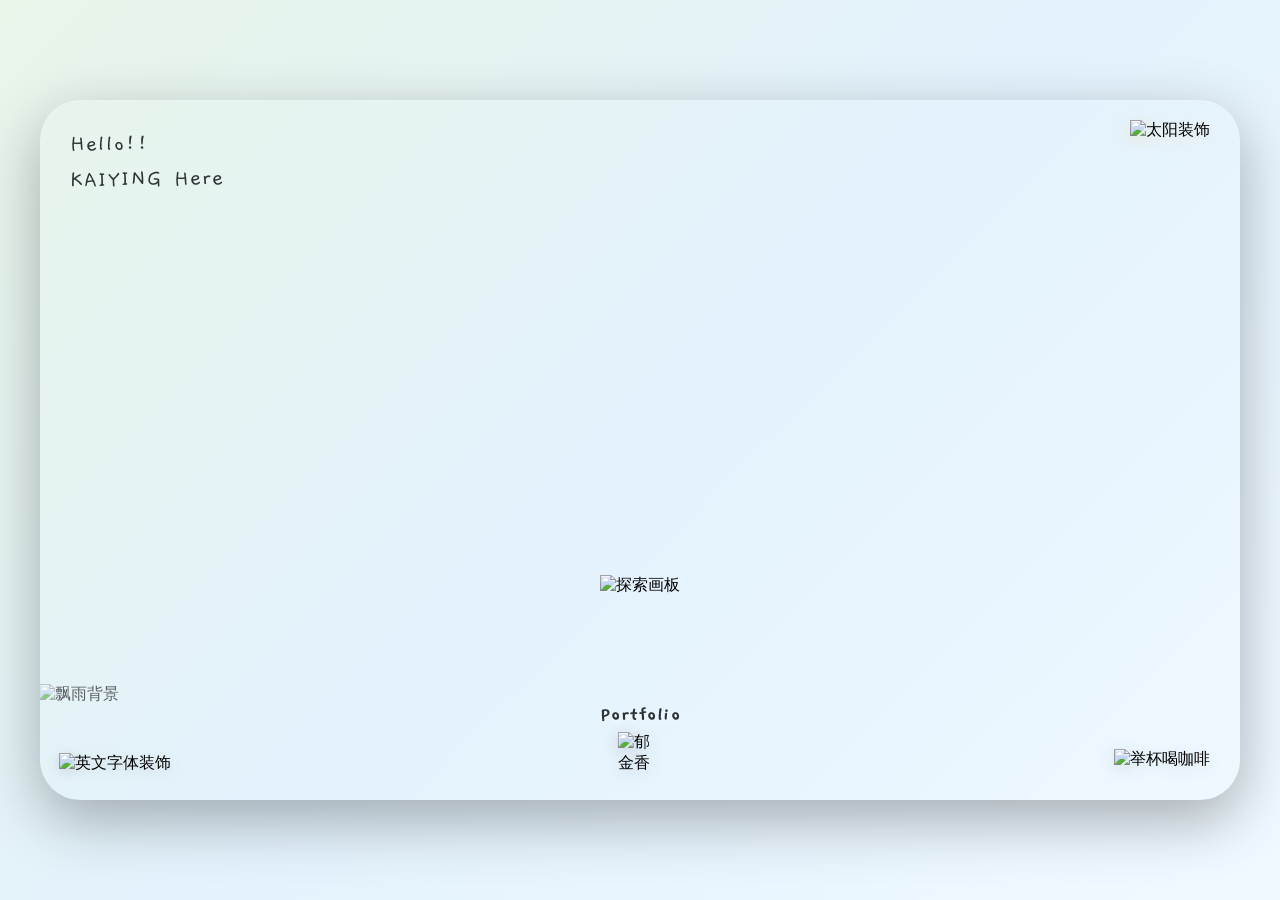
==== index.html @ d6eb17b4 "Add files via upload" ====
<!DOCTYPE html>
<html lang="zh-CN">

<head>
  <meta charset="UTF-8">
  <meta name="viewport" content="width=device-width, initial-scale=1.0">
  <title>Kaiying He - 个人主页</title>
  <style>@font-face {
    font-family: 'Gaegu';
    font-style: normal;
    font-weight: 400;
    font-display: swap;
    src: url([data-uri]) format('woff2');
}

@font-face {
    font-family: 'Caveat';
    font-style: normal;
    font-weight: 400;
    font-display: swap;
    src: url([data-uri]) format('woff2');
}

@font-face {
    font-family: 'Pacifico';
    font-style: normal;
    font-weight: 400;
    font-display: swap;
    src: url([data-uri]) format('woff2');
}

@font-face {
    font-family: 'Noto Sans SC';
    font-style: normal;
    font-weight: 400;
    font-display: swap;
    src: url([data-uri]) format('woff2');
}


* {
    margin: 0;
    padding: 0;
    box-sizing: border-box;
}

body {
    font-family: 'Gaegu', 'Noto Sans SC', 'PingFang SC', 'Microsoft YaHei', sans-serif;
    background: linear-gradient(135deg, #e8f5e9 0%, #e3f2fd 50%, #f0f9ff 100%);
    display: flex;
    justify-content: center;
    align-items: center;
    height: 100vh;
    overflow: hidden;
    margin: 0;
    padding: 0;
    box-sizing: border-box;
}

.scroll-container {
    width: 100%;
    height: 100vh;
    overflow: auto;
    display: flex;
    justify-content: center;
    align-items: center;
    padding: 20px;
}

.app-container {
    width: 1200px;
    height: 700px;
    background: url('IP/原野背景.jpg') center/cover no-repeat;
    border-radius: 40px;
    box-shadow: 0 20px 60px rgba(0, 0, 0, 0.3);
    position: relative;
    overflow: hidden;
    flex-shrink: 0;
}

.sun-decoration {
    position: absolute;
    right: 30px;
    top: 20px;
    z-index: 0;
    pointer-events: none;
}

.sun-image {
    height: 100px;
    width: auto;
    filter: drop-shadow(0 4px 8px rgba(255, 200, 100, 0.3));
    animation: sunFloat 6s ease-in-out infinite;
}

@keyframes sunFloat {
    0%, 100% { transform: translateY(0) rotate(0deg); }
    25% { transform: translateY(-10px) rotate(3deg); }
    50% { transform: translateY(-5px) rotate(0deg); }
    75% { transform: translateY(-12px) rotate(-3deg); }
}

.stars {
    position: absolute;
    width: 100%;
    height: 100%;
    pointer-events: none;
    z-index: 0;
}

.star {
    position: absolute;
    color: #ffb347;
    opacity: 0.6;
    animation: twinkle 2s infinite ease-in-out;
}

.star:nth-child(2) { animation-delay: 0.5s; color: #9dd1ff; }
.star:nth-child(3) { animation-delay: 1s; }
.star:nth-child(4) { animation-delay: 1.5s; color: #ff9ff3; }

@keyframes twinkle {
    0%, 100% { opacity: 0.3; transform: scale(1); }
    50% { opacity: 1; transform: scale(1.2); }
}

.main-view {
    display: flex;
    flex-direction: column;
    align-items: center;
    justify-content: center;
    height: 100%;
    padding: 30px 40px;
    position: relative;
    z-index: 1;
    box-sizing: border-box;
}

.greeting-text {
    position: absolute;
    top: 25px;
    left: 30px;
    font-family: 'Gaegu', 'Caveat', 'Pacifico', 'Brush Script MT', cursive, 'Noto Sans SC', 'PingFang SC', sans-serif;
    font-size: 24px;
    line-height: 1.5;
    color: #2d3436;
    font-weight: normal;
    letter-spacing: 1px;
    transform: rotate(-1deg);
}

.greeting-line {
    display: block;
    opacity: 0;
    transform: translateY(20px);
    animation: fadeFloat 1s ease-out forwards;
}

.greeting-line-1 { animation-delay: 0.3s; }
.greeting-line-2 { animation-delay: 0.6s; }

@keyframes fadeFloat {
    0% { opacity: 0; transform: translateY(20px); }
    60% { opacity: 1; transform: translateY(-5px); }
    80% { transform: translateY(3px); }
    100% { opacity: 1; transform: translateY(0); }
}

.font-decoration {
    position: absolute;
    left: clamp(10px, 1.5vw, 40px);
    bottom: clamp(10px, 2vw, 40px);
    z-index: 0;
    pointer-events: none;
}

.rain-gif {
    position: absolute;
    left: -20px;
    top: 50%;
    transform: translateY(-50%);
    height: 160px;
    width: auto;
    opacity: 0.6;
    z-index: 0;
}

.font-image {
    position: relative;
    z-index: 1;
    height: 160px;
    width: auto;
    filter: drop-shadow(0 3px 6px rgba(0, 0, 0, 0.12));
}

.header-decoration {
    display: flex;
    gap: 20px;
    justify-content: center;
    margin-bottom: 10px;
}

.deco-item {
    font-size: 32px;
    animation: float 3s ease-in-out infinite;
}

.deco-item:nth-child(2) { animation-delay: 0.5s; }
.deco-item:nth-child(3) { animation-delay: 1s; }
.deco-item:nth-child(4) { animation-delay: 1.5s; }

@keyframes float {
    0%, 100% { transform: translateY(0); }
    50% { transform: translateY(-10px); }
}

.name-container {
    display: flex;
    align-items: center;
    gap: 15px;
    margin-bottom: 10px;
    position: relative;
}

.name-bg {
    background: linear-gradient(135deg, #ffd1dc, #ffb3d1);
    padding: 10px 40px;
    border-radius: 30px;
    transform: rotate(-2deg);
    position: relative;
    z-index: 1;
}

.name-first {
    font-size: 48px;
    font-family: 'Gaegu', 'Noto Sans SC', 'PingFang SC', sans-serif;
    color: #e63946;
    font-weight: bold;
    letter-spacing: 2px;
}

.name-last {
    font-size: 56px;
    font-family: 'Gaegu', 'Noto Sans SC', 'PingFang SC', sans-serif;
    color: #2d3436;
    font-weight: bold;
}

.wave-decoration {
    font-size: 24px;
    color: #a8d8ea;
    margin-bottom: 20px;
    letter-spacing: 10px;
}

.status-container {
    display: flex;
    gap: 15px;
    margin-bottom: 20px;
    flex-wrap: wrap;
    justify-content: center;
}

.status-tag {
    padding: 8px 24px;
    border-radius: 20px;
    font-size: 18px;
    font-weight: 600;
    box-shadow: 3px 3px 0 #2d3436;
}

.status-tag.available { background: #2ed573; color: white; }
.status-tag.info { background: #ffeaa7; color: #2d3436; }

.center-container {
    display: flex;
    flex-direction: column;
    align-items: center;
    justify-content: center;
    gap: 30px;
    margin: 0;
    flex: 1;
    position: relative;
}

.trigger-box-wrapper {
    cursor: pointer;
    margin-top: 30px;
}

.trigger-box {
    cursor: pointer;
    transition: all 0.3s ease;
}

.trigger-box:hover {
    transform: scale(1.08);
    filter: drop-shadow(0 6px 12px rgba(0, 0, 0, 0.2));
}

.trigger-box:active { transform: scale(0.95); }

.character-corner {
    position: absolute;
    right: 30px;
    bottom: 30px;
    cursor: grab;
    z-index: 100;
}

.character-corner:active { cursor: grabbing; }
.character-corner.dragging { transition: none; }

.trigger-image {
    height: 160px;
    width: auto;
}

.clouds-container {
    display: flex;
    flex-direction: row;
    flex-wrap: nowrap;
    justify-content: center;
    align-items: center;
    z-index: 10;
    transition: all 0.5s ease;
    gap: 0;
    padding: 0 2vw;
    box-sizing: border-box;
}

.clouds-container.hidden {
    opacity: 0;
    transform: scale(0.8);
    pointer-events: none;
}

.clouds-container.show {
    opacity: 1;
    transform: scale(1);
}

.cloud {
    width: 300px;
    height: 210px;
    background: url('IP/白云.png') center/contain no-repeat;
    display: flex;
    flex-direction: column;
    align-items: center;
    justify-content: center;
    cursor: pointer;
    transition: all 0.4s cubic-bezier(0.68, -0.55, 0.265, 1.55);
    position: relative;
    opacity: 0;
    transform: scale(0);
    margin-left: -80px;
    flex-shrink: 0;
}

.cloud:first-child { margin-left: 0; }

.cloud.show {
    opacity: 1;
    transform: scale(1);
}

.character-image-container {
    display: flex;
    justify-content: center;
    margin: 20px 0;
    z-index: 5;
}

.character-image {
    transition: all 0.3s cubic-bezier(0.68, -0.55, 0.265, 1.55);
    filter: drop-shadow(0 4px 8px rgba(0, 0, 0, 0.1));
}

.main-character {
    height: 180px;
    width: auto;
}

.main-character:hover {
    transform: scale(1.05) rotate(-2deg);
    filter: drop-shadow(0 8px 16px rgba(0, 0, 0, 0.15));
}

.detail-header {
    display: flex;
    justify-content: space-between;
    align-items: flex-start;
    margin-bottom: 20px;
    flex-wrap: wrap;
    gap: 20px;
}

.detail-character {
    height: 180px;
    width: auto;
}

.detail-character:hover {
    transform: scale(1.1) rotate(3deg);
    filter: drop-shadow(0 8px 16px rgba(0, 0, 0, 0.15));
}

.cloud:hover {
    transform: scale(1.15) translateY(-8px);
    filter: drop-shadow(0 8px 20px rgba(0, 0, 0, 0.15));
}

.cloud:active { transform: scale(1.1) translateY(-5px); }

.cloud-text {
    font-size: 16px;
    font-weight: bold;
    color: #2d3436;
    font-family: 'Gaegu', 'Noto Sans SC', 'PingFang SC', sans-serif;
    text-align: center;
    line-height: 1.2;
    text-shadow: 0 1px 2px rgba(255, 255, 255, 0.8);
}

.cloud-sub {
    font-size: 12px;
    color: #555;
    margin-top: 2px;
    text-align: center;
    line-height: 1.2;
    font-weight: 500;
    text-shadow: 0 1px 2px rgba(255, 255, 255, 0.8);
}

.character-container {
    position: relative;
    height: 300px;
    display: flex;
    justify-content: center;
    align-items: flex-end;
    cursor: grab;
    z-index: 5;
}

.character-container:active { cursor: grabbing; }

.character {
    position: relative;
    width: 180px;
    height: 280px;
}

.hair.back {
    position: absolute;
    width: 140px;
    height: 200px;
    background: linear-gradient(180deg, #4a3728 0%, #2d1f14 100%);
    border-radius: 70px 70px 30px 30px;
    left: 50%;
    transform: translateX(-50%);
    top: 10px;
}

.hair.front {
    position: absolute;
    width: 120px;
    height: 80px;
    background: linear-gradient(180deg, #4a3728 0%, #3d2d1e 100%);
    border-radius: 60px 60px 20px 20px;
    left: 50%;
    transform: translateX(-50%);
    top: 20px;
    z-index: 3;
}

.face {
    position: absolute;
    width: 100px;
    height: 100px;
    background: linear-gradient(145deg, #ffe0bd, #ffd4a8);
    border-radius: 50%;
    left: 50%;
    transform: translateX(-50%);
    top: 40px;
    z-index: 2;
    box-shadow: inset -5px -5px 10px rgba(0, 0, 0, 0.1);
}

.glasses {
    position: absolute;
    top: 35px;
    left: 50%;
    transform: translateX(-50%);
    width: 90px;
    height: 30px;
}

.glasses::before, .glasses::after {
    content: '';
    position: absolute;
    width: 35px;
    height: 30px;
    border: 3px solid #2d3436;
    border-radius: 8px;
    background: rgba(255, 255, 255, 0.3);
}

.glasses::before { left: 0; }
.glasses::after { right: 0; }

.eye {
    position: absolute;
    width: 8px;
    height: 8px;
    background: #2d3436;
    border-radius: 50%;
    top: 46px;
    animation: blink 4s infinite;
}

.eye.left { left: 32px; }
.eye.right { right: 32px; }

@keyframes blink {
    0%, 90%, 100% { transform: scaleY(1); }
    95% { transform: scaleY(0.1); }
}

.cheek {
    position: absolute;
    width: 20px;
    height: 12px;
    background: rgba(255, 150, 150, 0.5);
    border-radius: 50%;
    top: 60px;
}

.cheek.left { left: 15px; }
.cheek.right { right: 15px; }

.mouth {
    position: absolute;
    width: 20px;
    height: 10px;
    border-bottom: 3px solid #e17055;
    border-radius: 0 0 20px 20px;
    bottom: 20px;
    left: 50%;
    transform: translateX(-50%);
}

.body {
    position: absolute;
    bottom: 0;
    left: 50%;
    transform: translateX(-50%);
    width: 140px;
    height: 160px;
}

.sweater {
    position: absolute;
    width: 100px;
    height: 100px;
    background: linear-gradient(145deg, #ffeaa7, #fdcb6e);
    border-radius: 20px 20px 10px 10px;
    left: 50%;
    transform: translateX(-50%);
    top: 20px;
    border: 3px solid #f39c12;
}

.arm {
    position: absolute;
    width: 30px;
    height: 70px;
    background: linear-gradient(145deg, #ffeaa7, #fdcb6e);
    border-radius: 15px;
    top: 30px;
    border: 3px solid #f39c12;
}

.arm.left { left: 10px; transform: rotate(-20deg); }
.arm.right { right: 10px; transform: rotate(20deg); }

.hand {
    position: absolute;
    bottom: -10px;
    width: 25px;
    height: 25px;
    background: #ffe0bd;
    border-radius: 50%;
    left: 50%;
    transform: translateX(-50%);
}

.cup {
    position: absolute;
    width: 30px;
    height: 35px;
    background: linear-gradient(145deg, #dfe6e9, #b2bec3);
    border-radius: 5px 5px 10px 10px;
    top: -25px;
    left: 50%;
    transform: translateX(-50%);
    border: 2px solid #636e72;
}

.cup::after {
    content: '';
    position: absolute;
    top: 5px;
    left: 5px;
    width: 20px;
    height: 8px;
    background: #7c5c3c;
    border-radius: 2px;
}

.pants {
    position: absolute;
    width: 90px;
    height: 60px;
    background: linear-gradient(145deg, #2d3436, #1a1a1a);
    border-radius: 10px 10px 15px 15px;
    left: 50%;
    transform: translateX(-50%);
    bottom: 30px;
}

.shoe {
    position: absolute;
    width: 40px;
    height: 25px;
    background: linear-gradient(145deg, #2d3436, #000);
    border-radius: 20px 20px 5px 5px;
    bottom: 10px;
}

.shoe.left { left: 35px; }
.shoe.right { right: 35px; }

.footer-hint {
    text-align: center;
    margin-top: 10px;
}

.dots-line {
    width: 80%;
    height: 3px;
    background: repeating-linear-gradient(90deg, #dfe6e9, #dfe6e9 10px, transparent 10px, transparent 20px);
    margin: 0 auto 15px;
}

.color-dots {
    display: flex;
    gap: 8px;
    justify-content: center;
    margin-bottom: 10px;
}

.dot {
    width: 12px;
    height: 12px;
    border-radius: 50%;
}

.dot.red { background: #ff7675; }
.dot.orange { background: #fdcb6e; }
.dot.green { background: #55efc4; }
.dot.purple { background: #a29bfe; }

.footer-hint p {
    font-size: 16px;
    color: #636e72;
}

.detail-view {
    display: none;
    flex-direction: column;
    height: 100%;
    padding: 35px;
    position: relative;
    z-index: 1;
    overflow-y: auto;
    background: linear-gradient(145deg, #fffaf0, #fdf8f3);
}

.back-btn {
    align-self: flex-start;
    background: linear-gradient(145deg, #fdcb6e, #f39c12);
    border: clamp(2px, 0.3vw, 4px) solid #2d3436;
    padding: clamp(8px, 0.8vw, 12px) clamp(20px, 2vw, 30px);
    border-radius: 30px;
    font-size: clamp(16px, 1.5vw, 20px);
    font-family: 'Gaegu', 'Noto Sans SC', 'PingFang SC', sans-serif;
    font-weight: bold;
    cursor: pointer;
    box-shadow: clamp(3px, 0.4vw, 5px) clamp(3px, 0.4vw, 5px) 0 #2d3436;
    transition: all 0.2s;
    margin-bottom: clamp(15px, 1.5vw, 25px);
}

.back-btn:hover { transform: translate(-2px, -2px); box-shadow: 7px 7px 0 #2d3436; }
.back-btn:active { transform: translate(2px, 2px); box-shadow: 3px 3px 0 #2d3436; }

.detail-title {
    font-size: clamp(26px, 3.5vw, 48px);
    font-family: 'Gaegu', 'Noto Sans SC', 'PingFang SC', sans-serif;
    color: #2d3436;
    margin-bottom: clamp(20px, 2vw, 30px);
    text-align: center;
}

.cards-container {
    display: grid;
    grid-template-columns: repeat(auto-fit, minmax(300px, 1fr));
    gap: 25px;
    margin-bottom: 30px;
}

.detail-card {
    background: white;
    border-radius: 25px;
    padding: 30px;
    box-shadow: 8px 8px 0 rgba(0, 0, 0, 0.1);
    border: 4px solid;
    position: relative;
    overflow: hidden;
}

.detail-card::before {
    content: '';
    position: absolute;
    top: 0;
    left: 0;
    width: 100%;
    height: 10px;
}

.detail-card.red { border-color: #e17055; }
.detail-card.red::before { background: linear-gradient(90deg, #ff7675, #e17055); }
.detail-card.yellow { border-color: #f39c12; }
.detail-card.yellow::before { background: linear-gradient(90deg, #ffeaa7, #f39c12); }

.detail-card h2 {
    font-size: clamp(18px, 2vw, 28px);
    font-family: 'Gaegu', 'Noto Sans SC', 'PingFang SC', sans-serif;
    color: #2d3436;
    margin-bottom: clamp(8px, 0.5vw, 10px);
}

.divider {
    width: 100%;
    height: 4px;
    background: #fdcb6e;
    margin: 15px 0;
    border-radius: 2px;
}

.detail-card h3 {
    font-size: clamp(16px, 1.6vw, 24px);
    color: #2d3436;
    margin: clamp(10px, 1vw, 15px) 0 clamp(4px, 0.3vw, 5px);
}

.detail-card .sub {
    color: #636e72;
    font-size: clamp(12px, 1.2vw, 16px);
    margin-bottom: clamp(10px, 1vw, 15px);
}

.detail-card ul {
    list-style: none;
    padding-left: 0;
}

.detail-card li {
    padding: clamp(6px, 0.5vw, 8px) 0 clamp(6px, 0.5vw, 8px) clamp(20px, 1.5vw, 30px);
    position: relative;
    font-size: clamp(14px, 1.3vw, 18px);
    line-height: 1.6;
    color: #2d3436;
}

.detail-card li::before {
    content: '▬';
    position: absolute;
    left: 0;
    color: #e17055;
    font-weight: bold;
}

.skills-container {
    display: flex;
    flex-direction: column;
    gap: 25px;
    margin-bottom: 30px;
}

.skills-section {
    background: white;
    border-radius: 25px;
    padding: 25px 30px;
    box-shadow: 8px 8px 0 rgba(0, 0, 0, 0.1);
    border: 4px solid;
}

.skills-section.blue { border-color: #0984e3; }
.skills-section.green { border-color: #00b894; }
.skills-section.purple { border-color: #6c5ce7; }

.skills-section h2 {
    font-size: 28px;
    font-family: 'Gaegu', 'Noto Sans SC', 'PingFang SC', sans-serif;
    color: #2d3436;
    margin-bottom: 10px;
}

.skills-grid {
    display: grid;
    grid-template-columns: repeat(2, 1fr);
    gap: 15px;
    margin-top: 20px;
}

.skill-item {
    display: flex;
    justify-content: space-between;
    align-items: center;
    padding: 10px 15px;
    background: #fffaf0;
    border-radius: 12px;
    border: 2px dashed #dfe6e9;
}

.skill-name { font-size: 18px; font-weight: 500; }
.skill-rating { color: #fdcb6e; font-size: 18px; letter-spacing: 2px; }

.language-tags {
    display: flex;
    flex-wrap: wrap;
    gap: 12px;
    margin-top: 20px;
}

.lang-tag {
    background: linear-gradient(145deg, #dfe6e9, #b2bec3);
    padding: 10px 20px;
    border-radius: 20px;
    font-size: 18px;
    border: 3px solid #636e72;
}

.lang-tag strong { color: #2d3436; }

.award-tags {
    display: flex;
    flex-wrap: wrap;
    gap: 12px;
    margin-top: 20px;
}

.award-tag {
    background: linear-gradient(145deg, #a29bfe, #6c5ce7);
    color: white;
    padding: 10px 20px;
    border-radius: 25px;
    font-size: 16px;
    font-weight: 600;
    border: 3px solid #5f4bb6;
}

.timeline {
    position: relative;
    padding-left: 40px;
    margin-bottom: 30px;
}

.timeline::before {
    content: '';
    position: absolute;
    left: 15px;
    top: 0;
    bottom: 0;
    width: 4px;
    background: #2d3436;
    border-radius: 2px;
}

.timeline-item {
    position: relative;
    margin-bottom: 40px;
}

.timeline-dot {
    position: absolute;
    left: -33px;
    top: 15px;
    width: 24px;
    height: 24px;
    border-radius: 50%;
    border: 4px solid #2d3436;
    z-index: 2;
}

.timeline-dot.red { background: #ff7675; }
.timeline-dot.yellow { background: #fdcb6e; }

.timeline-card {
    background: white;
    border-radius: 20px;
    padding: 25px 30px;
    box-shadow: 6px 6px 0 rgba(0, 0, 0, 0.1);
    border: 4px solid;
}

.timeline-card.red { border-color: #e17055; }
.timeline-card.yellow { border-color: #f39c12; }

.timeline-header {
    display: flex;
    justify-content: space-between;
    align-items: baseline;
    flex-wrap: wrap;
    gap: 10px;
    margin-bottom: 15px;
}

.timeline-header h2 {
    font-size: 26px;
    font-family: 'Gaegu', 'Noto Sans SC', 'PingFang SC', sans-serif;
    color: #2d3436;
}

.timeline-header .date {
    color: #636e72;
    font-size: 18px;
    font-weight: 500;
}

.timeline-card ul {
    list-style: none;
    padding-left: 0;
}

.timeline-card li {
    padding: 8px 0 8px 30px;
    position: relative;
    font-size: 18px;
    line-height: 1.6;
    color: #2d3436;
    border-bottom: 1px dashed #ffeaa7;
}

.timeline-card li:last-child { border-bottom: none; }

.timeline-card li::before {
    content: '▬';
    position: absolute;
    left: 0;
    color: #e17055;
    font-weight: bold;
}

.hint {
    text-align: center;
    color: #636e72;
    font-size: 18px;
    margin-top: 10px;
}

.portfolio-trigger {
    position: absolute;
    bottom: clamp(10px, 2vw, 30px);
    left: 50%;
    transform: translateX(-50%);
    display: flex;
    flex-direction: column;
    align-items: center;
    cursor: pointer;
    z-index: 20;
    transition: transform 0.3s ease;
}

.portfolio-trigger:hover { transform: translateX(-50%) scale(1.1); }

.portfolio-image {
    width: 45px;
    height: auto;
    filter: drop-shadow(0 4px 8px rgba(0, 0, 0, 0.15));
    transition: transform 0.3s ease;
}

.portfolio-trigger:hover .portfolio-image { transform: translateY(-5px); }

.portfolio-text {
    font-family: 'Gaegu', 'Caveat', cursive, 'PingFang SC', sans-serif;
    font-size: 20px;
    color: #2d3436;
    font-weight: bold;
    margin-bottom: 4px;
    text-shadow: 0 2px 4px rgba(255, 255, 255, 0.8);
    letter-spacing: 1.5px;
}

.portfolio-modal {
    position: fixed;
    top: 0;
    left: 0;
    width: 100%;
    height: 100%;
    display: none;
    justify-content: center;
    align-items: center;
    z-index: 100;
}

.portfolio-modal.show { display: flex; }

.modal-overlay {
    position: absolute;
    top: 0;
    left: 0;
    width: 100%;
    height: 100%;
    background: rgba(0, 0, 0, 0.5);
    backdrop-filter: blur(5px);
}

.modal-content {
    position: relative;
    background: linear-gradient(145deg, #fffaf0, #fdf8f3);
    border-radius: 30px;
    padding: 40px;
    min-width: 360px;
    max-width: 90%;
    box-shadow: 0 20px 60px rgba(0, 0, 0, 0.2);
    animation: modalPop 0.3s cubic-bezier(0.68, -0.55, 0.265, 1.55);
}

@keyframes modalPop {
    from { opacity: 0; transform: scale(0.8) translateY(20px); }
    to { opacity: 1; transform: scale(1) translateY(0); }
}

.modal-close {
    position: absolute;
    top: 15px;
    right: 20px;
    background: none;
    border: none;
    font-size: 32px;
    color: #666;
    cursor: pointer;
    transition: color 0.2s;
}

.modal-close:hover { color: #333; }

.modal-title {
    font-family: 'Gaegu', 'Caveat', cursive, 'PingFang SC', sans-serif;
    font-size: 32px;
    text-align: center;
    color: #2d3436;
    margin-bottom: 30px;
    letter-spacing: 3px;
}

.modal-grid {
    display: flex;
    gap: 25px;
    justify-content: center;
}

.modal-item {
    display: flex;
    flex-direction: column;
    align-items: center;
    justify-content: center;
    width: 140px;
    height: 140px;
    background: white;
    border-radius: 20px;
    cursor: pointer;
    transition: all 0.3s cubic-bezier(0.68, -0.55, 0.265, 1.55);
    box-shadow: 0 8px 20px rgba(0, 0, 0, 0.1);
}

.modal-item:hover {
    transform: translateY(-10px) scale(1.1);
    box-shadow: 0 15px 35px rgba(0, 0, 0, 0.15);
}

.modal-item-text {
    font-family: 'Gaegu', 'Caveat', cursive, 'PingFang SC', sans-serif;
    font-size: 18px;
    color: #2d3436;
    font-weight: bold;
    text-align: center;
}

.page-container {
    width: 100%;
    max-width: 1000px;
    text-align: center;
    margin: 0 auto;
}

.page-title {
    font-family: 'Gaegu', 'Caveat', cursive, 'PingFang SC', sans-serif;
    font-size: 48px;
    color: #2d3436;
    margin-bottom: 10px;
    letter-spacing: 4px;
}

.page-subtitle {
    font-size: 16px;
    color: #666;
    margin-bottom: 40px;
}

.posters-grid {
    display: grid;
    grid-template-columns: repeat(auto-fit, minmax(280px, 1fr));
    gap: 25px;
    margin-bottom: 30px;
}

.poster-item {
    background: white;
    border-radius: 20px;
    overflow: hidden;
    box-shadow: 8px 8px 0 rgba(0, 0, 0, 0.1);
    cursor: pointer;
    transition: all 0.3s ease;
}

.poster-item:hover {
    transform: translateY(-5px);
    box-shadow: 12px 12px 0 rgba(0, 0, 0, 0.15);
}

.poster-item img {
    width: 100%;
    height: 200px;
    object-fit: cover;
}

.poster-item-info { padding: 15px; }

.poster-item-title {
    font-family: 'Gaegu', 'Caveat', cursive, 'PingFang SC', sans-serif;
    font-size: 22px;
    color: #2d3436;
    margin-bottom: 5px;
}

.poster-item-desc { font-size: 14px; color: #666; }

.file-card {
    background: white;
    border-radius: 25px;
    padding: 35px;
    box-shadow: 8px 8px 0 rgba(0, 0, 0, 0.1);
    border: 4px solid #0984e3;
    max-width: 600px;
    margin: 0 auto;
}

.file-name {
    font-family: 'Gaegu', 'Caveat', cursive, 'PingFang SC', sans-serif;
    font-size: 28px;
    color: #2d3436;
    font-weight: bold;
    margin-bottom: 5px;
}

.file-type { font-size: 16px; color: #666; margin-bottom: 25px; }

.file-preview {
    background: #f8f9fa;
    border-radius: 15px;
    padding: 15px;
    margin-bottom: 25px;
}

.preview-header {
    display: flex;
    align-items: center;
    justify-content: center;
    gap: 10px;
    margin-bottom: 15px;
    font-size: 16px;
    color: #666;
}

.preview-image {
    width: 100%;
    height: auto;
    max-height: 500px;
    object-fit: contain;
    border-radius: 10px;
    background: white;
}

.download-btn {
    display: inline-flex;
    align-items: center;
    justify-content: center;
    gap: 10px;
    background: linear-gradient(145deg, #0984e3, #0652dd);
    color: white;
    padding: 15px 40px;
    border-radius: 30px;
    text-decoration: none;
    font-size: 18px;
    font-weight: bold;
    box-shadow: 5px 5px 0 #2d3436;
    transition: all 0.2s;
}

.download-btn:hover { transform: translate(-2px, -2px); box-shadow: 7px 7px 0 #2d3436; }
.download-btn:active { transform: translate(2px, 2px); box-shadow: 3px 3px 0 #2d3436; }

.poster-grid {
    display: grid;
    grid-template-columns: repeat(auto-fit, minmax(300px, 1fr));
    gap: 30px;
    justify-items: center;
    width: 100%;
}

.poster-card {
    background: white;
    border-radius: 25px;
    padding: 20px;
    box-shadow: 0 15px 40px rgba(0, 0, 0, 0.1);
    transition: all 0.3s ease;
    width: 100%;
    max-width: 500px;
    display: flex;
    flex-direction: column;
}

.poster-card:hover {
    transform: translateY(-8px);
    box-shadow: 0 25px 50px rgba(0, 0, 0, 0.15);
}

.poster-image {
    width: 100%;
    aspect-ratio: 4/3;
    object-fit: contain;
    border-radius: 15px;
    margin-bottom: 15px;
    cursor: pointer;
    transition: transform 0.3s ease;
    flex-shrink: 0;
    background: white;
}

.poster-image:hover { transform: scale(1.02); }

.poster-title {
    font-family: 'Gaegu', 'Caveat', cursive, 'PingFang SC', sans-serif;
    font-size: 24px;
    color: #2d3436;
    margin-bottom: 5px;
}

.poster-desc { font-size: 14px; color: #888; }

.lightbox {
    display: none;
    position: fixed;
    top: 0;
    left: 0;
    width: 100%;
    height: 100%;
    background: rgba(0, 0, 0, 0.8);
    backdrop-filter: blur(5px);
    z-index: 1000;
    justify-content: center;
    align-items: center;
}

.lightbox.show { display: flex; }

.lightbox-image {
    max-width: 90%;
    max-height: 90%;
    border-radius: 10px;
    box-shadow: 0 20px 60px rgba(0, 0, 0, 0.5);
    animation: lightboxIn 0.3s ease;
}

@keyframes lightboxIn {
    from { opacity: 0; transform: scale(0.9); }
    to { opacity: 1; transform: scale(1); }
}

.lightbox-close {
    position: absolute;
    top: 20px;
    right: 20px;
    background: rgba(255, 255, 255, 0.2);
    border: none;
    color: white;
    font-size: 36px;
    cursor: pointer;
    padding: 10px 20px;
    border-radius: 50%;
    transition: all 0.3s ease;
}

.lightbox-close:hover {
    background: rgba(255, 255, 255, 0.3);
    transform: rotate(90deg);
}



@media (max-width: 768px) {
    .scroll-container {
        padding: 0;
        align-items: flex-start;
    }
    
    .app-container {
        width: 100%;
        height: auto;
        min-height: 100vh;
        border-radius: 0;
        box-shadow: none;
        background-size: cover;
        background-position: center;
    }
    
    .main-view {
        padding: 25px 20px;
        height: auto;
        min-height: 100vh;
        justify-content: flex-start;
        gap: 15px;
    }
    
    .greeting-text {
        font-size: 16px;
        top: 15px;
        left: 15px;
    }
    
    .sun-decoration {
        right: 15px;
        top: 15px;
    }
    
    .sun-image {
        height: 50px;
    }
    
    .font-decoration {
        left: 5px;
        bottom: 5px;
    }
    
    .font-image {
        height: 80px;
    }
    
    .rain-gif {
        height: 80px;
        left: -10px;
    }
    
    .header-decoration {
        gap: 10px;
        margin-bottom: 5px;
    }
    
    .deco-item {
        font-size: 22px;
    }
    
    .name-container {
        gap: 10px;
        margin-bottom: 5px;
    }
    
    .name-bg {
        padding: 6px 20px;
    }
    
    .name-first {
        font-size: 28px;
    }
    
    .name-last {
        font-size: 34px;
    }
    
    .wave-decoration {
        font-size: 18px;
        margin-bottom: 10px;
        letter-spacing: 6px;
    }
    
    .status-container {
        gap: 10px;
        margin-bottom: 15px;
    }
    
    .status-tag {
        padding: 5px 16px;
        font-size: 13px;
        box-shadow: 2px 2px 0 #2d3436;
    }
    
    .center-container {
        gap: 20px;
    }
    
    .main-character {
        height: 120px;
    }
    
    .character-corner {
        right: 10px;
        bottom: 10px;
    }
    
    .trigger-image {
        height: 100px;
    }
    
    .clouds-container {
        display: grid;
        grid-template-columns: 1fr 1fr;
        gap: 20px;
        padding: 0 15px;
        justify-items: center;
    }
    
    .cloud {
        width: 130px;
        height: 91px;
        margin-left: 0;
    }
    
    .cloud-text {
        font-size: 12px;
    }
    
    .cloud-sub {
        font-size: 9px;
    }
    
    .portfolio-text {
        font-size: 14px;
    }
    
    .portfolio-trigger {
        bottom: 10px;
    }
    
    .portfolio-image {
        width: 35px;
    }
    
    .trigger-box-wrapper {
        margin-top: -30px;
    }
    
    .detail-title {
        font-size: 26px;
    }
    
    .detail-card {
        padding: 12px;
    }
    
    .detail-card h2 {
        font-size: 17px;
    }
    
    .timeline-card {
        padding: 12px;
    }
    
    .modal-content {
        min-width: 240px;
        padding: 20px 15px;
    }
    
    .modal-item {
        width: 80px;
        height: 80px;
    }
    
    .modal-item-text {
        font-size: 13px;
    }
    
    .skills-grid {
        grid-template-columns: 1fr;
        gap: 10px;
    }
    
    .skill-item {
        padding: 8px 12px;
    }
    
    .skill-name {
        font-size: 15px;
    }
    
    .skill-rating {
        font-size: 15px;
    }
    
    .detail-character {
        height: 100px;
    }
    
    .detail-view {
        padding: 20px 15px;
    }
    
    .cards-container {
        grid-template-columns: 1fr;
        gap: 15px;
    }
    
    .detail-card {
        padding: 15px;
        border-width: 2px;
        border-radius: 18px;
        box-shadow: 4px 4px 0 rgba(0, 0, 0, 0.1);
    }
    
    .detail-card h2 {
        font-size: 18px;
        margin-bottom: 8px;
    }
    
    .detail-card h3 {
        font-size: 16px;
        margin: 8px 0 4px;
    }
    
    .detail-card .sub {
        font-size: 13px;
        margin-bottom: 10px;
    }
    
    .detail-card li {
        font-size: 14px;
        padding: 5px 0 5px 20px;
        line-height: 1.5;
    }
    
    .back-btn {
        padding: 6px 16px;
        font-size: 14px;
        box-shadow: 2px 2px 0 #2d3436;
        margin-bottom: 15px;
    }
    
    .page-container {
        max-width: 100%;
        padding: 0 10px;
    }
    
    .poster-grid {
        grid-template-columns: 1fr;
        gap: 15px;
        padding: 0 5px;
    }
    
    .poster-card {
        padding: 15px;
        border-radius: 18px;
        max-width: 100%;
    }
    
    .poster-image {
        aspect-ratio: 4/3;
        max-height: 200px;
        border-radius: 12px;
        margin-bottom: 10px;
    }
    
    .poster-title {
        font-size: 18px;
    }
    
    .poster-desc {
        font-size: 13px;
    }
    
    .file-card {
        padding: 15px;
        border-radius: 18px;
    }
    
    .file-name {
        font-size: 14px;
    }
    
    .preview-header {
        font-size: 14px;
    }
    
    .download-btn {
        padding: 10px 20px;
        font-size: 14px;
    }
}

.wig-timeline {
    position: relative;
    max-width: 1100px;
    margin: 40px auto 0;
    padding: 20px 0;
}

.wig-timeline::before {
    content: '';
    position: absolute;
    left: 50%;
    top: 0;
    bottom: 0;
    width: 4px;
    background: linear-gradient(to bottom, #FFB7C5, #FFD700, #ADD8E6, #DDA0DD, #98FB98, #F0E68C);
    transform: translateX(-50%);
    border-radius: 2px;
}

.wig-timeline-item {
    position: relative;
    width: 50%;
    padding: 20px 30px;
    box-sizing: border-box;
}

.wig-timeline-item:nth-child(odd) {
    left: 0;
}

.wig-timeline-item:nth-child(even) {
    left: 50%;
}

.wig-timeline-item::before {
    content: '';
    position: absolute;
    top: 50%;
    width: 20px;
    height: 4px;
    background: #FFB7C5;
    transform: translateY(-50%);
}

.wig-timeline-item:nth-child(odd)::before {
    right: 0;
}

.wig-timeline-item:nth-child(even)::before {
    left: 0;
}

.wig-timeline-card {
    background: white;
    border-radius: 20px;
    padding: 20px;
    box-shadow: 0 10px 30px rgba(0, 0, 0, 0.08);
    transition: all 0.3s ease;
    width: 100%;
    box-sizing: border-box;
}

.wig-timeline-card:hover {
    transform: translateY(-5px);
    box-shadow: 0 15px 40px rgba(0, 0, 0, 0.12);
}

.wig-timeline-item:nth-child(1) .wig-timeline-card { background: #FFE4E9; }
.wig-timeline-item:nth-child(2) .wig-timeline-card { background: #FFF5DC; }
.wig-timeline-item:nth-child(3) .wig-timeline-card { background: #E0F7FA; }
.wig-timeline-item:nth-child(4) .wig-timeline-card { background: #F3E5F5; }
.wig-timeline-item:nth-child(5) .wig-timeline-card { background: #FFF8E1; }
.wig-timeline-item:nth-child(6) .wig-timeline-card { background: #E8F5E9; }

.wig-timeline-item:nth-child(1)::before { background: #FFB7C5; }
.wig-timeline-item:nth-child(2)::before { background: #FFD700; }
.wig-timeline-item:nth-child(3)::before { background: #4DD0E1; }
.wig-timeline-item:nth-child(4)::before { background: #CE93D8; }
.wig-timeline-item:nth-child(5)::before { background: #FFD54F; }
.wig-timeline-item:nth-child(6)::before { background: #81C784; }

.wig-card-image {
    width: 100%;
    height: auto;
    max-height: 350px;
    object-fit: contain;
    border-radius: 12px;
    margin-bottom: 12px;
    border: 3px solid white;
    background: white;
}

.wig-card-title {
    font-family: 'Gaegu', 'Caveat', cursive, 'PingFang SC', sans-serif;
    font-size: 24px;
    font-weight: bold;
    color: #333;
    margin-bottom: 12px;
}

.wig-card-desc {
    font-family: 'Noto Sans SC', 'PingFang SC', sans-serif;
    font-size: 14px;
    color: #666;
    line-height: 1.7;
    text-align: justify;
}

.wig-card-desc li {
    position: relative;
    padding-left: 20px;
    margin-bottom: 8px;
    list-style: none;
}

.wig-card-desc li::before {
    content: '•';
    position: absolute;
    left: 0;
    color: #FF8DA1;
    font-weight: bold;
}

.wig-detail-header {
    text-align: center;
    margin-bottom: 20px;
}

.wig-detail-title {
    font-family: 'Gaegu', 'Caveat', cursive, 'PingFang SC', sans-serif;
    font-size: 36px;
    color: #FF8DA1;
    font-weight: bold;
    margin-bottom: 8px;
}

.wig-detail-subtitle {
    font-family: 'Noto Sans SC', 'PingFang SC', sans-serif;
    font-size: 16px;
    color: #888;
}

@media (max-width: 768px) {
    .wig-timeline::before {
        left: 30px;
    }
    
    .wig-timeline-item {
        width: 100%;
        left: 0 !important;
        padding-left: 70px;
        padding-right: 20px;
    }
    
    .wig-timeline-item::before {
        left: 30px !important;
        right: auto !important;
    }
    
    .wig-card-image {
        height: auto;
        max-height: 250px;
    }
    
    .wig-detail-title {
        font-size: 28px;
    }
}

.stt-overview {
    max-width: 900px;
    margin: 0 auto;
    padding: 40px 20px;
    text-align: center;
    background: linear-gradient(135deg, #1a365d 0%, #2c5282 100%);
    border-radius: 24px;
    color: white;
    margin-bottom: 40px;
}

.stt-overview-badge {
    display: inline-block;
    background: rgba(255, 255, 255, 0.2);
    padding: 6px 16px;
    border-radius: 20px;
    font-size: 12px;
    font-weight: 500;
    margin-bottom: 16px;
    letter-spacing: 1px;
}

.stt-overview-title {
    font-family: 'Noto Sans SC', 'PingFang SC', sans-serif;
    font-size: 32px;
    font-weight: bold;
    margin-bottom: 12px;
}

.stt-overview-subtitle {
    font-family: 'Noto Sans SC', 'PingFang SC', sans-serif;
    font-size: 15px;
    color: rgba(255, 255, 255, 0.8);
    line-height: 1.6;
    margin-bottom: 24px;
}

.stt-overview-stats {
    display: flex;
    justify-content: center;
    gap: 30px;
    flex-wrap: wrap;
}

.stt-stat-item {
    text-align: center;
}

.stt-stat-value {
    font-size: 28px;
    font-weight: bold;
    color: #63b3ed;
}

.stt-stat-label {
    font-size: 12px;
    color: rgba(255, 255, 255, 0.7);
    margin-top: 4px;
}

.stt-timeline {
    position: relative;
    max-width: 1100px;
    margin: 0 auto;
    padding: 20px 0;
}

.stt-timeline::before {
    content: '';
    position: absolute;
    left: 50%;
    top: 0;
    bottom: 0;
    width: 3px;
    background: linear-gradient(to bottom, #63b3ed, #4299e1, #3182ce, #2c5282, #1a365d);
    transform: translateX(-50%);
    border-radius: 2px;
}

.stt-timeline-item {
    position: relative;
    width: 50%;
    padding: 20px 30px;
    box-sizing: border-box;
}

.stt-timeline-item:nth-child(odd) {
    left: 0;
}

.stt-timeline-item:nth-child(even) {
    left: 50%;
}

.stt-timeline-item::before {
    content: '';
    position: absolute;
    top: 50%;
    width: 18px;
    height: 3px;
    background: #4299e1;
    transform: translateY(-50%);
}

.stt-timeline-item:nth-child(odd)::before {
    right: 0;
}

.stt-timeline-item:nth-child(even)::before {
    left: 0;
}

.stt-timeline-card {
    background: white;
    border-radius: 16px;
    padding: 24px;
    box-shadow: 0 8px 24px rgba(0, 0, 0, 0.06);
    transition: all 0.3s ease;
    border-left: 4px solid #4299e1;
}

.stt-timeline-card:hover {
    transform: translateY(-4px);
    box-shadow: 0 12px 32px rgba(0, 0, 0, 0.1);
}

.stt-timeline-item:nth-child(1) .stt-timeline-card { border-left-color: #4299e1; background: #f7fcff; }
.stt-timeline-item:nth-child(2) .stt-timeline-card { border-left-color: #3182ce; background: #f7fafc; }
.stt-timeline-item:nth-child(3) .stt-timeline-card { border-left-color: #2c5282; background: #f7fcff; }
.stt-timeline-item:nth-child(4) .stt-timeline-card { border-left-color: #1a365d; background: #f7fafc; }
.stt-timeline-item:nth-child(5) .stt-timeline-card { border-left-color: #4a5568; background: #f7fcff; }

.stt-card-image {
    width: 100%;
    height: 180px;
    object-fit: contain;
    border-radius: 10px;
    margin-bottom: 16px;
    background: #1a365d;
    display: flex;
    align-items: center;
    justify-content: center;
    color: rgba(255, 255, 255, 0.8);
    font-size: 13px;
    text-align: center;
    line-height: 1.4;
    border: 1px solid rgba(255, 255, 255, 0.1);
    transition: all 0.3s ease;
}

.stt-card-video {
    width: 100%;
    height: 260px;
    object-fit: contain;
    border-radius: 10px;
    margin-bottom: 16px;
    background: #000;
    border: 2px solid #4299e1;
    outline: none;
}

.stt-card-link {
    display: block;
    text-decoration: none;
}

.stt-card-link:hover .stt-card-image {
    background: #2c5282;
    border-color: rgba(255, 255, 255, 0.3);
    cursor: pointer;
}

.stt-card-title {
    font-family: 'Noto Sans SC', 'PingFang SC', sans-serif;
    font-size: 22px;
    font-weight: bold;
    color: #1a365d;
    margin-bottom: 12px;
}

.stt-card-desc {
    font-family: 'Noto Sans SC', 'PingFang SC', sans-serif;
    font-size: 14px;
    color: #4a5568;
    line-height: 1.7;
    text-align: justify;
}

.stt-card-desc li {
    position: relative;
    padding-left: 18px;
    margin-bottom: 8px;
    list-style: none;
}

.stt-card-desc li::before {
    content: '—';
    position: absolute;
    left: 0;
    color: #4299e1;
    font-weight: 500;
}

@media (max-width: 768px) {
    .stt-timeline::before {
        left: 25px;
    }
    
    .stt-timeline-item {
        width: 100%;
        left: 0 !important;
        padding-left: 60px;
        padding-right: 15px;
    }
    
    .stt-timeline-item::before {
        left: 25px !important;
        right: auto !important;
    }
    
    .stt-card-image {
        height: 140px;
        font-size: 12px;
    }
    
    .stt-overview-title {
        font-size: 24px;
    }
    
    .stt-overview-stats {
        gap: 20px;
    }
    
    .stt-stat-value {
        font-size: 22px;
    }
}
  </style>
</head>

<body>
  <div class="scroll-container">
    <div class="app-container">

    <div class="main-view" id="mainView">
      <div class="sun-decoration">
        <img src="IP/太阳.png" alt="太阳装饰" class="sun-image">
      </div>
      <div class="font-decoration">
        <img src="IP/飘雨.gif" alt="飘雨背景" class="rain-gif">
        <img src="IP/英文字体1.png" alt="英文字体装饰" class="font-image">
      </div>
      <div class="greeting-text">
        <span class="greeting-line greeting-line-1">Hello!!</span>
        <span class="greeting-line greeting-line-2">KAIYING Here</span>
      </div>

      <div class="center-container">
        <div class="clouds-container hidden" id="cloudsContainer">
          <div class="cloud red" data-section="education">
            <div class="cloud-text">Education</div>
            <div class="cloud-sub">CityU · GDOU</div>
          </div>
          <div class="cloud yellow" data-section="experience">
            <div class="cloud-text">Experience</div>
            <div class="cloud-sub">Jietai · ByteDance</div>
          </div>
          <div class="cloud green" data-section="leadership">
            <div class="cloud-text">Leadership</div>
            <div class="cloud-sub">Design · Build</div>
          </div>
          <div class="cloud purple" data-section="skills">
            <div class="cloud-text">Skills</div>
            <div class="cloud-sub">Languages · Tools</div>
          </div>
        </div>
        <div class="trigger-box-wrapper" id="triggerBox">
          <div class="trigger-box">
            <img src="IP/画板.png" alt="探索画板" class="trigger-image">
          </div>
        </div>
      </div>

      <div class="portfolio-trigger" id="portfolioTrigger">
        <div class="portfolio-text">Portfolio</div>
        <img src="IP/郁金香.png" alt="郁金香" class="portfolio-image">
      </div>

      <div class="character-corner">
        <img src="IP/举杯喝咖啡（抠图）.png" alt="举杯喝咖啡" class="character-image main-character" id="draggableCharacter">
      </div>
    </div>

    <div class="portfolio-modal" id="portfolioModal">
      <div class="modal-overlay" id="modalOverlay"></div>
      <div class="modal-content">
        <button class="modal-close" id="modalClose">×</button>
        <h2 class="modal-title">Portfolio</h2>
        <div class="modal-grid">
          <div class="modal-item" id="marketResearchItem">
            <div class="modal-item-text">Market Research</div>
          </div>
          <div class="modal-item" id="posterItem">
            <div class="modal-item-text">Poster</div>
          </div>
          <div class="modal-item" id="aiDesignItem">
            <div class="modal-item-text">AI Design</div>
          </div>
        </div>
      </div>
    </div>

    <div class="detail-view" id="educationView">
      <button class="back-btn" onclick="showMain()">← Back</button>
      <div class="detail-header">
        <h1 class="detail-title">Education</h1>
        <img src="IP/看书阅读（透明底）.png" alt="看书阅读" class="character-image detail-character">
      </div>
      <div class="cards-container">
        <div class="detail-card red">
          <h2>City University of Hong Kong</h2>
          <div class="divider"></div>
          <h3>MA in Language Studies</h3>
          <p class="sub">Sep 2025 – Oct 2026 • QS 63rd</p>
          <ul>
            <li>Advanced studies in linguistics, translation, and language technology</li>
            <li>Research focus: NLP applications in education and localization</li>
            <li>Expected graduation: October 2026</li>
          </ul>
        </div>
        <div class="detail-card yellow">
          <h2>Guangdong Ocean University</h2>
          <div class="divider"></div>
          <h3>BA in English • Top 10%</h3>
          <p class="sub">Sep 2020 – Jun 2024</p>
          <ul>
            <li>Comprehensive training in English language, literature, and linguistics</li>
            <li>Graduated in the top 10% of the cohort</li>
          </ul>
        </div>
      </div>
      <p class="hint">click Back to return</p>
    </div>

    <div class="detail-view" id="experienceView">
      <button class="back-btn" onclick="showMain()">← Back</button>
      <div class="detail-header">
        <h1 class="detail-title">Experience</h1>
        <img src="IP/小跑前进（透明底）.png" alt="小跑前进" class="character-image detail-character">
      </div>
      <div class="timeline">
        <div class="timeline-item">
          <div class="timeline-dot red"></div>
          <div class="timeline-card red">
            <div class="timeline-header">
              <h2>Jietai Purification Technology • Marketing Assistant</h2>
              <span class="date">Mar 2025 – Jun 2025</span>
            </div>
            <ul>
              <li>Conducted data-driven product research using Amazon Brand Analytics, patent searches, and customer reviews to identify market gaps.</li>
              <li>Developed Douyin content strategy — identified 3 key engagement themes and designed 30+ content series.</li>
              <li>Led end-to-end corporate culture wall project from concept to installation, achieving 95% employee satisfaction.</li>
            </ul>
          </div>
        </div>
        <div class="timeline-item">
          <div class="timeline-dot yellow"></div>
          <div class="timeline-card yellow">
            <div class="timeline-header">
              <h2>ByteDance • TTS System Editor</h2>
              <span class="date">Oct 2024 – Jan 2025</span>
            </div>
            <ul>
              <li>Created and localized 200+ English product listings daily for EU/US markets using SEO keyword optimization.</li>
              <li>Ensured 100% compliance with TTS platform rules; collaborated with native editors for cultural localization.</li>
              <li>Led cross-department emergency teams to resolve online issues; managed 500+ SKUs with 90% resolution rate.</li>
            </ul>
          </div>
        </div>
      </div>
      <p class="hint">click Back to return</p>
    </div>

    <div class="detail-view" id="leadershipView">
      <button class="back-btn" onclick="showMain()">← Back</button>
      <div class="detail-header">
        <h1 class="detail-title">Leadership</h1>
        <img src="IP/托腮思考（透明底）.png" alt="托腮思考" class="character-image detail-character">
      </div>
      <div class="cards-container">
        <div class="detail-card red">
          <h2>Terminology Database System</h2>
          <div class="divider"></div>
          <h3>Data Management • UX Optimization</h3>
          <p class="sub">Mar 2026 – Apr 2026</p>
          <ul>
            <li>Managed 8-member team to build a database using MS Access, combining multiple data sources</li>
            <li>Optimized search experience by mapping 5-stage learning path for statistics students</li>
            <li>Developed management system to support adding, editing, and deleting entries</li>
          </ul>
        </div>
        <div class="detail-card yellow">
          <h2>Picture Dictionary</h2>
          <div class="divider"></div>
          <h3>Content Planning · Interactive Design</h3>
          <p class="sub">Feb 2026 – Mar 2026</p>
          <ul>
            <li>Led 6-person team to collect & enhance 10-category vocabulary data</li>
            <li>Designed 3 educational mini-games to improve retention</li>
            <li>Built Figma/Trae prototypes with child-friendly UI & real-time feedback</li>
          </ul>
        </div>
      </div>
      <p class="hint">click Back to return</p>
    </div>

    <div class="detail-view" id="skillsView">
      <button class="back-btn" onclick="showMain()">← Back</button>
      <div class="detail-header">
        <h1 class="detail-title">Skills & Awards</h1>
        <img src="IP/挥手打招呼（透明底）.png" alt="挥手打招呼" class="character-image detail-character">
      </div>
      <div class="skills-container">
        <div class="skills-section blue">
          <h2>Technical Skills</h2>
          <div class="divider"></div>
          <div class="skills-grid">
            <div class="skill-item">
              <span class="skill-name">Excel / PPT / Word</span>
              <div class="skill-rating">★★★★☆</div>
            </div>
            <div class="skill-item">
              <span class="skill-name">Access / SPSS</span>
              <div class="skill-rating">★★★★☆</div>
            </div>
            <div class="skill-item">
              <span class="skill-name">Trados / CAT Tools</span>
              <div class="skill-rating">★★★☆☆</div>
            </div>
            <div class="skill-item">
              <span class="skill-name">Python (NLP)</span>
              <div class="skill-rating">★★★☆☆</div>
            </div>
            <div class="skill-item">
              <span class="skill-name">HTML / Canva</span>
              <div class="skill-rating">★★★★☆</div>
            </div>
            <div class="skill-item">
              <span class="skill-name">AI Tools</span>
              <div class="skill-rating">★★★★☆</div>
            </div>
          </div>
        </div>
        <div class="skills-section green">
          <h2>Languages</h2>
          <div class="divider"></div>
          <div class="language-tags">
            <span class="lang-tag">Cantonese <strong>Native</strong></span>
            <span class="lang-tag">English <strong>Fluent (IELTS 7.0 / TEM-8)</strong></span>
            <span class="lang-tag">Mandarin <strong>Level 2-B</strong></span>
          </div>
        </div>
        <div class="skills-section purple">
          <h2>Awards & Certifications</h2>
          <div class="divider"></div>
          <div class="award-tags">
            <span class="award-tag">Top 10% Graduate — GDOU</span>
            <span class="award-tag">IELTS 7.0</span>
            <span class="award-tag">TEM-8</span>
            <span class="award-tag">Mandarin Level 2-B</span>
          </div>
        </div>
      </div>
      <p class="hint">click Back to return</p>
    </div>

    <div class="detail-view" id="marketResearchView">
      <button class="back-btn" onclick="showMain()">← Back</button>
      <div class="page-container">
        <h1 class="page-title">Market Research</h1>
        <div class="file-card">
          <div class="file-name">选品调研表_cake topper.xlsx</div>
          <div class="file-type">Excel File · Market Research Analysis</div>
          <div class="file-preview">
            <div class="preview-header">
              <span>Preview</span>
            </div>
            <img src="Portfolio/Preview.png" alt="Preview" class="preview-image">
          </div>
          <a href="Portfolio/选品调研表_cake topper.xlsx" download class="download-btn">
            Download File
          </a>
        </div>
      </div>
    </div>

    <div class="detail-view" id="posterView">
      <button class="back-btn" onclick="showMain()">← Back</button>
      <div class="page-container">
        <h1 class="page-title">Poster</h1>
        <div class="poster-grid">
          <div class="poster-card">
            <img src="Poster/娟娟烘焙.jpg" alt="娟娟烘焙" class="poster-image" onclick="openLightbox(this)">
            <div class="poster-title">娟娟烘焙</div>
            <div class="poster-desc">Baking Brand Poster</div>
          </div>
          <div class="poster-card">
            <img src="Poster/THE LONGMAN PICTURE DICTIONARY.png" alt="THE LONGMAN PICTURE DICTIONARY" class="poster-image" onclick="openLightbox(this)">
            <div class="poster-title">THE LONGMAN PICTURE DICTIONARY</div>
            <div class="poster-desc">Educational Poster Design</div>
          </div>
        </div>
      </div>
    </div>

    <div class="detail-view" id="aiDesignView">
      <button class="back-btn" onclick="showMain()">← Back</button>
      <div class="page-container">
        <h1 class="page-title">AI Design</h1>
        <div class="poster-grid">
          <div class="poster-card" id="whenIGrowUpCard">
            <img src="IP/occupation/home page.png" alt="When I Grow Up" class="poster-image">
            <div class="poster-title">When I Grow Up</div>
            <div class="poster-desc">Children's Picture Dictionary</div>
          </div>
          <div class="poster-card" id="statTermbankCard">
            <img src="IP/Termbank/词条编纂系统.png" alt="Statistical Terminology Termbank" class="poster-image">
            <div class="poster-title">Statistical Terminology Termbank</div>
            <div class="poster-desc">Bilingual Statistical Termbase</div>
          </div>
        </div>
      </div>
    </div>

    <div class="detail-view" id="aiDesignDetailView">
      <button class="back-btn" onclick="showDetail('aiDesign')">← Back</button>
      <div class="page-container">
        <div class="wig-detail-header">
          <h1 class="wig-detail-title">When I Grow Up</h1>
          <p class="wig-detail-subtitle">Children's Picture Dictionary · 6 Core Pages</p>
        </div>
        <div class="wig-timeline">
          <div class="wig-timeline-item">
            <div class="wig-timeline-card">
              <img src="IP/occupation/home page.png" alt="Home Page" class="wig-card-image">
              <div class="wig-card-title">Home Page</div>
              <ul class="wig-card-desc">
                <li>Career-themed title sparks curiosity about the future</li>
                <li>Three pillars (Occupations / Verbs / Games) as visual entry points</li>
                <li>Preview cards give immediate taste of dictionary content</li>
              </ul>
            </div>
          </div>
          <div class="wig-timeline-item">
            <div class="wig-timeline-card">
              <img src="IP/occupation/detail.png" alt="Detail Page" class="wig-card-image">
              <div class="wig-card-title">Detail Page</div>
              <ul class="wig-card-desc">
                <li>Bilingual title with phonetics supports pronunciation and parent-child reading</li>
                <li>Child-friendly descriptions instead of formal definitions</li>
                <li>Workplace tags connect occupations to real-world environments</li>
                <li>Tools section enriches vocabulary in context</li>
                <li>Fun fact adds surprise to sustain engagement</li>
                <li>Daily action verbs bridge to actionable language</li>
                <li>Example sentence puts vocabulary in meaningful context</li>
                <li>Audio button enables independent listening practice</li>
              </ul>
            </div>
          </div>
          <div class="wig-timeline-item">
            <div class="wig-timeline-card">
              <img src="IP/occupation/home page2.png" alt="Game Hub" class="wig-card-image">
              <div class="wig-card-title">Game Hub</div>
              <ul class="wig-card-desc">
                <li>Astronaut mascot creates adventure theme that appeals to young children</li>
                <li>"Ready to Learn?" uses encouraging language to build excitement</li>
                <li>Single CTA button removes decision fatigue</li>
              </ul>
            </div>
          </div>
          <div class="wig-timeline-item">
            <div class="wig-timeline-card">
              <img src="IP/occupation/game_picture.png" alt="Picture Quiz" class="wig-card-image">
              <div class="wig-card-title">Picture Quiz</div>
              <ul class="wig-card-desc">
                <li>Visual-first approach suits pre-readers and early readers</li>
                <li>4-option format offers manageable challenge without frustration</li>
                <li>Three tabbed modes provide variety with consistent navigation</li>
                <li>Progress and round counters give clear sense of achievement</li>
              </ul>
            </div>
          </div>
          <div class="wig-timeline-item">
            <div class="wig-timeline-card">
              <img src="IP/occupation/game_verb match.png" alt="Verb Match" class="wig-card-image">
              <div class="wig-card-title">Verb Match</div>
              <ul class="wig-card-desc">
                <li>Directly links occupations to daily actions, reinforcing Detail Page content</li>
                <li>Mix of logical and distracting choices encourages careful thinking</li>
                <li>Builds grammar awareness by connecting nouns to verbs</li>
              </ul>
            </div>
          </div>
          <div class="wig-timeline-item">
            <div class="wig-timeline-card">
              <img src="IP/occupation/game_listening.png" alt="Listening Game" class="wig-card-image">
              <div class="wig-card-title">Listening Game</div>
              <ul class="wig-card-desc">
                <li>Audio-first design develops listening comprehension and phonetic awareness</li>
                <li>Visual options support comprehension even when spoken words are unfamiliar</li>
                <li>Diverse occupations broaden career exposure</li>
              </ul>
            </div>
          </div>
        </div>
      </div>
    </div>

    <div class="detail-view" id="statTermbankDetailView">
      <button class="back-btn" onclick="showDetail('aiDesign')">← Back</button>
      <div class="page-container">
        <div class="stt-overview">
          <div class="stt-overview-badge">AI Design</div>
          <h1 class="stt-overview-title">Statistical Terminology Termbank</h1>
          <p class="stt-overview-subtitle">A Chinese-English Bilingual Statistical Termbase Based on ISO 3534 and GB/T 3358</p>
          <div class="stt-overview-stats">
            <div class="stt-stat-item">
              <div class="stt-stat-value">40</div>
              <div class="stt-stat-label">terms</div>
            </div>
            <div class="stt-stat-item">
              <div class="stt-stat-value">37</div>
              <div class="stt-stat-label">fields</div>
            </div>
            <div class="stt-stat-item">
              <div class="stt-stat-value">8</div>
              <div class="stt-stat-label">tables</div>
            </div>
            <div class="stt-stat-item">
              <div class="stt-stat-value">17</div>
              <div class="stt-stat-label">SQL queries</div>
            </div>
            <div class="stt-stat-item">
              <div class="stt-stat-value">4</div>
              <div class="stt-stat-label">HTML visualisations</div>
            </div>
          </div>
        </div>

        <div class="stt-timeline">
          <div class="stt-timeline-item">
            <div class="stt-timeline-card">
              <video src="IP/Termbank/视频演示/5-stage Learning Path.mp4" class="stt-card-video" controls></video>
              <div class="stt-card-title">5-stage Learning Path</div>
              <ul class="stt-card-desc">
                <li>17 SQL queries organised by workflow stage: Define Objectives, Design Study, Collect Data, Analyse and Infer, Statistical Modelling</li>
                <li>Each stage retrieves terms relevant to that phase of the research workflow</li>
                <li>Later stages (D and E) incorporate formula, variable, value range, and usage condition fields, reflecting increased mathematical formalisation</li>
                <li>Enables progressive disclosure: users first encounter conceptual vocabulary, then formal mathematical descriptions</li>
              </ul>
            </div>
          </div>
          <div class="stt-timeline-item">
            <div class="stt-timeline-card">
              <video src="IP/Termbank/视频演示/COBUILD's Way.mp4" class="stt-card-video" controls></video>
              <div class="stt-card-title">COBUILD's Way</div>
              <ul class="stt-card-desc">
                <li>Corpus-first access inspired by Sinclair's corpus lexicography</li>
                <li>Q17 (COBUILD Parametric Search): simultaneous wildcard matching across English name, Chinese name, example sentences, and collocations</li>
                <li>Users discover entries from usage context rather than searching by term name</li>
                <li>Dual presentation modes: Formal Definition (formula-first) vs. COBUILD-style (usage-first), serving both expert researchers and learners</li>
              </ul>
            </div>
          </div>
          <div class="stt-timeline-item">
            <div class="stt-timeline-card">
              <video src="IP/Termbank/视频演示/Linguistic Features.mp4" class="stt-card-video" controls></video>
              <div class="stt-card-title">Linguistic Features</div>
              <ul class="stt-card-desc">
                <li>Etymology root search (Q10): accepts Latin/Greek roots and eponymous names (Fisher, Pearson, Cohen, Bayes, Galton)</li>
                <li>Confusable term discrimination (Q13-Q14): retrieves easily confused pairs (accuracy vs. precision, fixed effect vs. random effect, variance vs. standard deviation)</li>
                <li>Full-text keyword search (Q15): wildcard across Chinese name, English name, Chinese definition, and related concepts</li>
                <li>Supports contrastive terminological analysis for learners and translators</li>
              </ul>
            </div>
          </div>
          <div class="stt-timeline-item">
            <div class="stt-timeline-card">
              <video src="IP/Termbank/视频演示/Specialized Queries.mp4" class="stt-card-video" controls></video>
              <div class="stt-card-title">Specialized Queries</div>
              <ul class="stt-card-desc">
                <li>Symbol reverse-lookup (Q12): users enter mathematical symbols (σ, μ, χ, β, κ) and retrieve corresponding terms via wildcard matching on formula and variable fields</li>
                <li>Browse by subcategory (Q6) and discipline (Q7): wildcard search across statistical subcategories and cross-disciplinary fields (linguistics, psychology, ecology, economics, medicine, engineering)</li>
                <li>Cross-disciplinary aggregation (Q8): groups terms by discipline and pipeline stage, identifying the most cross-disciplinary concepts</li>
                <li>Terms with formulas (Q11): retrieves all entries with non-null formula field for technical reference</li>
              </ul>
            </div>
          </div>
          <div class="stt-timeline-item">
            <div class="stt-timeline-card">
              <a href="IP/Termbank/Termbank Animations/Termbank Animations/index.html" target="_blank" class="stt-card-link">
                <div class="stt-card-image">📄 Termbank Animations/index.html</div>
              </a>
              <div class="stt-card-title">Integrated Visualisation Resources</div>
              <ul class="stt-card-desc">
                <li>Portal index page (index.html) listing all 40 terms with associated demonstration resources, serving as the central navigation interface</li>
                <li>4 standalone HTML animations, each designed around a linguistic research scenario and fully offline-capable: Linear Mixed-effects Model (fixed vs. random effects and shrinkage), Cohen's Kappa (contingency table construction), Bootstrap (resampling methods), Interaction Effect (factorial designs)</li>
                <li>Demonstration resource field stores direct references to HTML files with applicability scoring (1-3 stars)</li>
                <li>Supplementary query (Supp_Q1) retrieves entries with visualisation resources ranked by applicability score</li>
              </ul>
            </div>
          </div>
        </div>
      </div>
    </div>

    <div class="lightbox" id="lightbox">
      <button class="lightbox-close" onclick="closeLightbox()">×</button>
      <img src="" alt="Full size" class="lightbox-image" id="lightboxImage">
    </div>

  </div>
  </div>
  
  <script>
const scrollContainer = document.querySelector('.scroll-container');

function centerContent() {
    if (!scrollContainer) return;
    
    const containerWidth = scrollContainer.scrollWidth;
    const containerHeight = scrollContainer.scrollHeight;
    const viewportWidth = scrollContainer.clientWidth;
    const viewportHeight = scrollContainer.clientHeight;
    
    const scrollLeft = (containerWidth - viewportWidth) / 2;
    const scrollTop = (containerHeight - viewportHeight) / 2;
    
    scrollContainer.scrollLeft = Math.max(0, scrollLeft);
    scrollContainer.scrollTop = Math.max(0, scrollTop);
}

let lastScrollX = 0;
let lastScrollY = 0;
let lastWidth = window.innerWidth;
let lastHeight = window.innerHeight;

function handleZoom() {
    const currentWidth = window.innerWidth;
    const currentHeight = window.innerHeight;
    
    const widthDiff = currentWidth - lastWidth;
    const heightDiff = currentHeight - lastHeight;
    
    if (Math.abs(widthDiff) > 1 || Math.abs(heightDiff) > 1) {
        centerContent();
    }
    
    lastWidth = currentWidth;
    lastHeight = currentHeight;
}

window.addEventListener('load', () => {
    centerContent();
    lastWidth = window.innerWidth;
    lastHeight = window.innerHeight;
});

window.addEventListener('resize', handleZoom);

if (window.visualViewport) {
    window.visualViewport.addEventListener('resize', centerContent);
    window.visualViewport.addEventListener('scroll', centerContent);
}

const clouds = document.querySelectorAll('.cloud');
const mainView = document.getElementById('mainView');
const educationView = document.getElementById('educationView');
const experienceView = document.getElementById('experienceView');
const leadershipView = document.getElementById('leadershipView');
const skillsView = document.getElementById('skillsView');
const marketResearchView = document.getElementById('marketResearchView');
const posterView = document.getElementById('posterView');
const aiDesignView = document.getElementById('aiDesignView');
const aiDesignDetailView = document.getElementById('aiDesignDetailView');
const statTermbankDetailView = document.getElementById('statTermbankDetailView');
const whenIGrowUpCard = document.getElementById('whenIGrowUpCard');
const statTermbankCard = document.getElementById('statTermbankCard');
const triggerBox = document.getElementById('triggerBox');

const portfolioTrigger = document.getElementById('portfolioTrigger');
const portfolioModal = document.getElementById('portfolioModal');
const modalOverlay = document.getElementById('modalOverlay');
const modalClose = document.getElementById('modalClose');
const marketResearchItem = document.getElementById('marketResearchItem');
const posterItem = document.getElementById('posterItem');
const aiDesignItem = document.getElementById('aiDesignItem');

const sectionViews = {
    'education': educationView,
    'experience': experienceView,
    'leadership': leadershipView,
    'skills': skillsView,
    'marketResearch': marketResearchView,
    'poster': posterView,
    'aiDesign': aiDesignView,
    'aiDesignDetail': aiDesignDetailView,
    'statTermbank': statTermbankDetailView
};
const allViews = [mainView, educationView, experienceView, leadershipView, skillsView, marketResearchView, posterView, aiDesignView, aiDesignDetailView, statTermbankDetailView];

let cloudsShown = 0;
let isAllCloudsVisible = false;
let isAnimating = false;
let hideTimeout = null;

clouds.forEach(cloud => {
    cloud.addEventListener('click', () => {
        const section = cloud.dataset.section;
        showDetail(section);
    });
});

triggerBox.addEventListener('click', () => {
    if (isAnimating) return;
    
    if (isAllCloudsVisible) {
        hideAllClouds();
    } else {
        showNextCloud();
    }
});

function showNextCloud() {
    if (cloudsShown < clouds.length) {
        isAnimating = true;
        
        if (cloudsShown === 0) {
            cloudsContainer.classList.remove('hidden');
            cloudsContainer.classList.add('show');
        }

        clouds[cloudsShown].classList.add('show');
        cloudsShown++;

        if (cloudsShown === clouds.length) {
            isAllCloudsVisible = true;
        }
        
        setTimeout(() => {
            isAnimating = false;
        }, 400);
    }
}

function hideAllClouds() {
    isAnimating = true;
    
    if (hideTimeout) {
        clearTimeout(hideTimeout);
        hideTimeout = null;
    }
    
    clouds.forEach(cloud => {
        cloud.classList.remove('show');
    });
    cloudsShown = 0;
    isAllCloudsVisible = false;
    
    hideTimeout = setTimeout(() => {
        cloudsContainer.classList.remove('show');
        cloudsContainer.classList.add('hidden');
        isAnimating = false;
        hideTimeout = null;
    }, 400);
}

function showDetail(section) {
    allViews.forEach(view => view.style.display = 'none');
    
    const targetView = sectionViews[section];
    if (targetView) {
        targetView.style.display = 'flex';
    }
}

function showMain() {
    allViews.forEach(view => view.style.display = 'none');
    mainView.style.display = 'flex';
}

function openPortfolioModal() {
    portfolioModal.classList.add('show');
}

function closePortfolioModal() {
    portfolioModal.classList.remove('show');
}

portfolioTrigger.addEventListener('click', openPortfolioModal);
modalClose.addEventListener('click', closePortfolioModal);
modalOverlay.addEventListener('click', closePortfolioModal);

marketResearchItem.addEventListener('click', () => {
    closePortfolioModal();
    showDetail('marketResearch');
});

posterItem.addEventListener('click', () => {
    closePortfolioModal();
    showDetail('poster');
});

aiDesignItem.addEventListener('click', () => {
    closePortfolioModal();
    showDetail('aiDesign');
});

whenIGrowUpCard.addEventListener('click', () => {
    showDetail('aiDesignDetail');
});

statTermbankCard.addEventListener('click', () => {
    showDetail('statTermbank');
});

const draggableCharacter = document.getElementById('draggableCharacter');
const characterCorner = document.querySelector('.character-corner');
let isDragging = false;
let startX, startY, initialLeft, initialTop;

draggableCharacter.addEventListener('mousedown', startDrag);
document.addEventListener('mousemove', drag);
document.addEventListener('mouseup', stopDrag);

draggableCharacter.addEventListener('touchstart', startDrag, { passive: false });
document.addEventListener('touchmove', drag, { passive: false });
document.addEventListener('touchend', stopDrag);

function getEventPosition(e) {
    return {
        x: e.touches ? e.touches[0].clientX : e.clientX,
        y: e.touches ? e.touches[0].clientY : e.clientY
    };
}

function startDrag(e) {
    e.preventDefault();
    isDragging = true;
    characterCorner.classList.add('dragging');
    
    const pos = getEventPosition(e);
    startX = pos.x;
    startY = pos.y;
    initialLeft = characterCorner.offsetLeft;
    initialTop = characterCorner.offsetTop;
}

function drag(e) {
    if (!isDragging) return;
    e.preventDefault();
    
    const pos = getEventPosition(e);
    const deltaX = pos.x - startX;
    const deltaY = pos.y - startY;
    
    const containerRect = document.querySelector('.app-container').getBoundingClientRect();
    const characterRect = characterCorner.getBoundingClientRect();
    
    let newLeft = initialLeft + deltaX;
    let newTop = initialTop + deltaY;
    
    newLeft = Math.max(0, Math.min(newLeft, containerRect.width - characterRect.width));
    newTop = Math.max(0, Math.min(newTop, containerRect.height - characterRect.height));
    
    characterCorner.style.left = newLeft + 'px';
    characterCorner.style.top = newTop + 'px';
    characterCorner.style.right = 'auto';
    characterCorner.style.bottom = 'auto';
}

function stopDrag() {
    isDragging = false;
    characterCorner.classList.remove('dragging');
}

const lightbox = document.getElementById('lightbox');
const lightboxImage = document.getElementById('lightboxImage');

function openLightbox(img) {
    lightboxImage.src = img.src;
    lightbox.classList.add('show');
    document.body.style.overflow = 'hidden';
}

function closeLightbox() {
    lightbox.classList.remove('show');
    document.body.style.overflow = '';
}

lightbox.addEventListener('click', (e) => {
    if (e.target === lightbox) {
        closeLightbox();
    }
});

document.addEventListener('keydown', (e) => {
    if (e.key === 'Escape' && lightbox.classList.contains('show')) {
        closeLightbox();
    }
});
  </script>
</body>
</html>
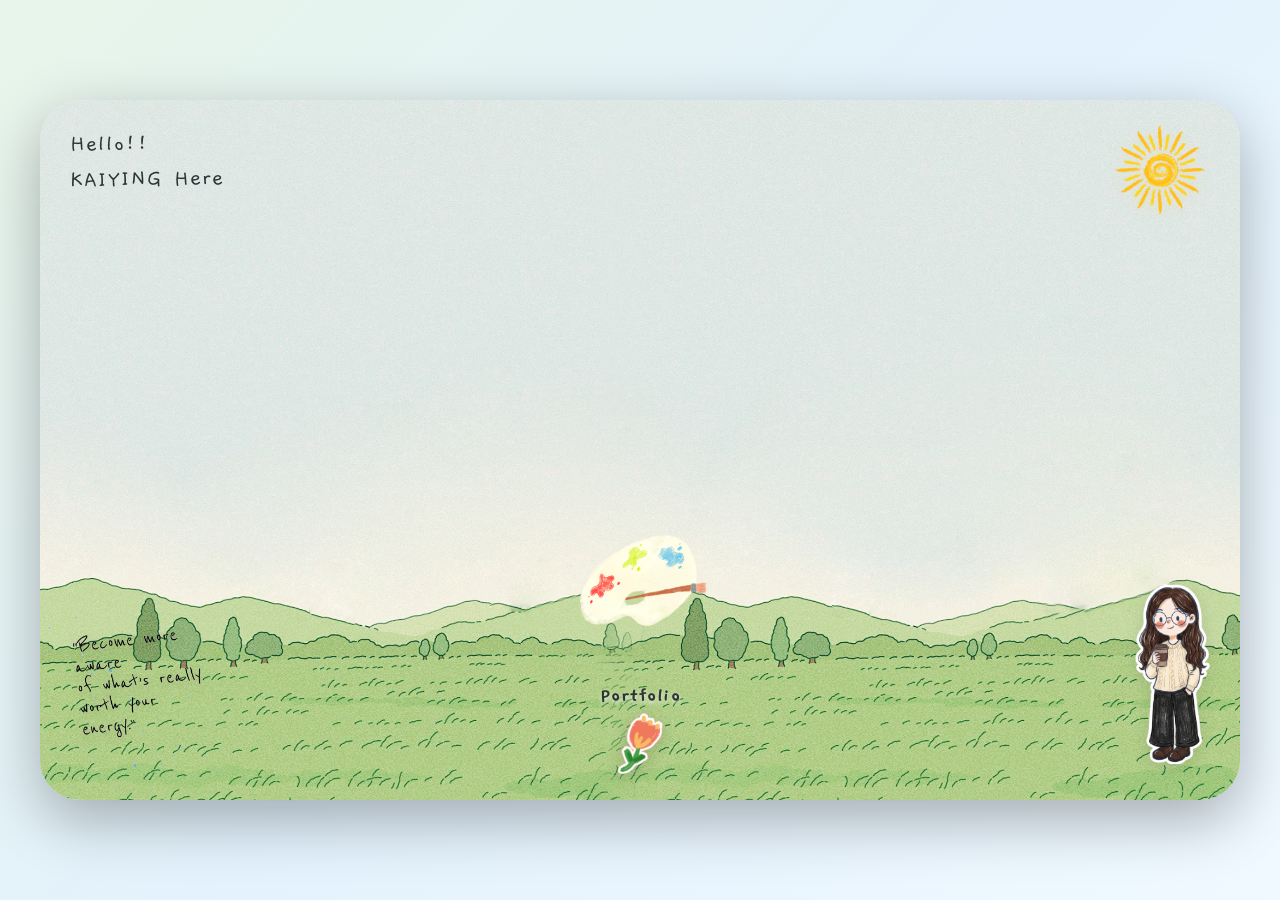
==== commit 74f6a48c: "Add files via upload" ====
--- a/index.html
+++ b/index.html
@@ -2,2803 +2,3126 @@
 <html lang="zh-CN">
 
 <head>
-  <meta charset="UTF-8">
-  <meta name="viewport" content="width=device-width, initial-scale=1.0">
-  <title>Kaiying He - 个人主页</title>
-  <style>@font-face {
-    font-family: 'Gaegu';
-    font-style: normal;
-    font-weight: 400;
-    font-display: swap;
-    src: url([data-uri]) format('woff2');
-}
-
-@font-face {
-    font-family: 'Caveat';
-    font-style: normal;
-    font-weight: 400;
-    font-display: swap;
-    src: url([data-uri]) format('woff2');
-}
-
-@font-face {
-    font-family: 'Pacifico';
-    font-style: normal;
-    font-weight: 400;
-    font-display: swap;
-    src: url([data-uri]) format('woff2');
-}
-
-@font-face {
-    font-family: 'Noto Sans SC';
-    font-style: normal;
-    font-weight: 400;
-    font-display: swap;
-    src: url([data-uri]) format('woff2');
-}
-
-
-* {
-    margin: 0;
-    padding: 0;
-    box-sizing: border-box;
-}
-
-body {
-    font-family: 'Gaegu', 'Noto Sans SC', 'PingFang SC', 'Microsoft YaHei', sans-serif;
-    background: linear-gradient(135deg, #e8f5e9 0%, #e3f2fd 50%, #f0f9ff 100%);
-    display: flex;
-    justify-content: center;
-    align-items: center;
-    height: 100vh;
-    overflow: hidden;
-    margin: 0;
-    padding: 0;
-    box-sizing: border-box;
-}
-
-.scroll-container {
-    width: 100%;
-    height: 100vh;
-    overflow: auto;
-    display: flex;
-    justify-content: center;
-    align-items: center;
-    padding: 20px;
-}
-
-.app-container {
-    width: 1200px;
-    height: 700px;
-    background: url('IP/原野背景.jpg') center/cover no-repeat;
-    border-radius: 40px;
-    box-shadow: 0 20px 60px rgba(0, 0, 0, 0.3);
-    position: relative;
-    overflow: hidden;
-    flex-shrink: 0;
-}
-
-.sun-decoration {
-    position: absolute;
-    right: 30px;
-    top: 20px;
-    z-index: 0;
-    pointer-events: none;
-}
-
-.sun-image {
-    height: 100px;
-    width: auto;
-    filter: drop-shadow(0 4px 8px rgba(255, 200, 100, 0.3));
-    animation: sunFloat 6s ease-in-out infinite;
-}
-
-@keyframes sunFloat {
-    0%, 100% { transform: translateY(0) rotate(0deg); }
-    25% { transform: translateY(-10px) rotate(3deg); }
-    50% { transform: translateY(-5px) rotate(0deg); }
-    75% { transform: translateY(-12px) rotate(-3deg); }
-}
-
-.stars {
-    position: absolute;
-    width: 100%;
-    height: 100%;
-    pointer-events: none;
-    z-index: 0;
-}
-
-.star {
-    position: absolute;
-    color: #ffb347;
-    opacity: 0.6;
-    animation: twinkle 2s infinite ease-in-out;
-}
-
-.star:nth-child(2) { animation-delay: 0.5s; color: #9dd1ff; }
-.star:nth-child(3) { animation-delay: 1s; }
-.star:nth-child(4) { animation-delay: 1.5s; color: #ff9ff3; }
-
-@keyframes twinkle {
-    0%, 100% { opacity: 0.3; transform: scale(1); }
-    50% { opacity: 1; transform: scale(1.2); }
-}
-
-.main-view {
-    display: flex;
-    flex-direction: column;
-    align-items: center;
-    justify-content: center;
-    height: 100%;
-    padding: 30px 40px;
-    position: relative;
-    z-index: 1;
-    box-sizing: border-box;
-}
-
-.greeting-text {
-    position: absolute;
-    top: 25px;
-    left: 30px;
-    font-family: 'Gaegu', 'Caveat', 'Pacifico', 'Brush Script MT', cursive, 'Noto Sans SC', 'PingFang SC', sans-serif;
-    font-size: 24px;
-    line-height: 1.5;
-    color: #2d3436;
-    font-weight: normal;
-    letter-spacing: 1px;
-    transform: rotate(-1deg);
-}
-
-.greeting-line {
-    display: block;
-    opacity: 0;
-    transform: translateY(20px);
-    animation: fadeFloat 1s ease-out forwards;
-}
-
-.greeting-line-1 { animation-delay: 0.3s; }
-.greeting-line-2 { animation-delay: 0.6s; }
-
-@keyframes fadeFloat {
-    0% { opacity: 0; transform: translateY(20px); }
-    60% { opacity: 1; transform: translateY(-5px); }
-    80% { transform: translateY(3px); }
-    100% { opacity: 1; transform: translateY(0); }
-}
-
-.font-decoration {
-    position: absolute;
-    left: clamp(10px, 1.5vw, 40px);
-    bottom: clamp(10px, 2vw, 40px);
-    z-index: 0;
-    pointer-events: none;
-}
-
-.rain-gif {
-    position: absolute;
-    left: -20px;
-    top: 50%;
-    transform: translateY(-50%);
-    height: 160px;
-    width: auto;
-    opacity: 0.6;
-    z-index: 0;
-}
-
-.font-image {
-    position: relative;
-    z-index: 1;
-    height: 160px;
-    width: auto;
-    filter: drop-shadow(0 3px 6px rgba(0, 0, 0, 0.12));
-}
-
-.header-decoration {
-    display: flex;
-    gap: 20px;
-    justify-content: center;
-    margin-bottom: 10px;
-}
-
-.deco-item {
-    font-size: 32px;
-    animation: float 3s ease-in-out infinite;
-}
-
-.deco-item:nth-child(2) { animation-delay: 0.5s; }
-.deco-item:nth-child(3) { animation-delay: 1s; }
-.deco-item:nth-child(4) { animation-delay: 1.5s; }
-
-@keyframes float {
-    0%, 100% { transform: translateY(0); }
-    50% { transform: translateY(-10px); }
-}
-
-.name-container {
-    display: flex;
-    align-items: center;
-    gap: 15px;
-    margin-bottom: 10px;
-    position: relative;
-}
-
-.name-bg {
-    background: linear-gradient(135deg, #ffd1dc, #ffb3d1);
-    padding: 10px 40px;
-    border-radius: 30px;
-    transform: rotate(-2deg);
-    position: relative;
-    z-index: 1;
-}
-
-.name-first {
-    font-size: 48px;
-    font-family: 'Gaegu', 'Noto Sans SC', 'PingFang SC', sans-serif;
-    color: #e63946;
-    font-weight: bold;
-    letter-spacing: 2px;
-}
-
-.name-last {
-    font-size: 56px;
-    font-family: 'Gaegu', 'Noto Sans SC', 'PingFang SC', sans-serif;
-    color: #2d3436;
-    font-weight: bold;
-}
-
-.wave-decoration {
-    font-size: 24px;
-    color: #a8d8ea;
-    margin-bottom: 20px;
-    letter-spacing: 10px;
-}
-
-.status-container {
-    display: flex;
-    gap: 15px;
-    margin-bottom: 20px;
-    flex-wrap: wrap;
-    justify-content: center;
-}
-
-.status-tag {
-    padding: 8px 24px;
-    border-radius: 20px;
-    font-size: 18px;
-    font-weight: 600;
-    box-shadow: 3px 3px 0 #2d3436;
-}
-
-.status-tag.available { background: #2ed573; color: white; }
-.status-tag.info { background: #ffeaa7; color: #2d3436; }
-
-.center-container {
-    display: flex;
-    flex-direction: column;
-    align-items: center;
-    justify-content: center;
-    gap: 30px;
-    margin: 0;
-    flex: 1;
-    position: relative;
-}
-
-.trigger-box-wrapper {
-    cursor: pointer;
-    margin-top: 30px;
-}
-
-.trigger-box {
-    cursor: pointer;
-    transition: all 0.3s ease;
-}
-
-.trigger-box:hover {
-    transform: scale(1.08);
-    filter: drop-shadow(0 6px 12px rgba(0, 0, 0, 0.2));
-}
-
-.trigger-box:active { transform: scale(0.95); }
-
-.character-corner {
-    position: absolute;
-    right: 30px;
-    bottom: 30px;
-    cursor: grab;
-    z-index: 100;
-}
-
-.character-corner:active { cursor: grabbing; }
-.character-corner.dragging { transition: none; }
-
-.trigger-image {
-    height: 160px;
-    width: auto;
-}
-
-.clouds-container {
-    display: flex;
-    flex-direction: row;
-    flex-wrap: nowrap;
-    justify-content: center;
-    align-items: center;
-    z-index: 10;
-    transition: all 0.5s ease;
-    gap: 0;
-    padding: 0 2vw;
-    box-sizing: border-box;
-}
-
-.clouds-container.hidden {
-    opacity: 0;
-    transform: scale(0.8);
-    pointer-events: none;
-}
-
-.clouds-container.show {
-    opacity: 1;
-    transform: scale(1);
-}
-
-.cloud {
-    width: 300px;
-    height: 210px;
-    background: url('IP/白云.png') center/contain no-repeat;
-    display: flex;
-    flex-direction: column;
-    align-items: center;
-    justify-content: center;
-    cursor: pointer;
-    transition: all 0.4s cubic-bezier(0.68, -0.55, 0.265, 1.55);
-    position: relative;
-    opacity: 0;
-    transform: scale(0);
-    margin-left: -80px;
-    flex-shrink: 0;
-}
-
-.cloud:first-child { margin-left: 0; }
-
-.cloud.show {
-    opacity: 1;
-    transform: scale(1);
-}
-
-.character-image-container {
-    display: flex;
-    justify-content: center;
-    margin: 20px 0;
-    z-index: 5;
-}
-
-.character-image {
-    transition: all 0.3s cubic-bezier(0.68, -0.55, 0.265, 1.55);
-    filter: drop-shadow(0 4px 8px rgba(0, 0, 0, 0.1));
-}
-
-.main-character {
-    height: 180px;
-    width: auto;
-}
-
-.main-character:hover {
-    transform: scale(1.05) rotate(-2deg);
-    filter: drop-shadow(0 8px 16px rgba(0, 0, 0, 0.15));
-}
-
-.detail-header {
-    display: flex;
-    justify-content: space-between;
-    align-items: flex-start;
-    margin-bottom: 20px;
-    flex-wrap: wrap;
-    gap: 20px;
-}
-
-.detail-character {
-    height: 180px;
-    width: auto;
-}
-
-.detail-character:hover {
-    transform: scale(1.1) rotate(3deg);
-    filter: drop-shadow(0 8px 16px rgba(0, 0, 0, 0.15));
-}
-
-.cloud:hover {
-    transform: scale(1.15) translateY(-8px);
-    filter: drop-shadow(0 8px 20px rgba(0, 0, 0, 0.15));
-}
-
-.cloud:active { transform: scale(1.1) translateY(-5px); }
-
-.cloud-text {
-    font-size: 16px;
-    font-weight: bold;
-    color: #2d3436;
-    font-family: 'Gaegu', 'Noto Sans SC', 'PingFang SC', sans-serif;
-    text-align: center;
-    line-height: 1.2;
-    text-shadow: 0 1px 2px rgba(255, 255, 255, 0.8);
-}
-
-.cloud-sub {
-    font-size: 12px;
-    color: #555;
-    margin-top: 2px;
-    text-align: center;
-    line-height: 1.2;
-    font-weight: 500;
-    text-shadow: 0 1px 2px rgba(255, 255, 255, 0.8);
-}
-
-.character-container {
-    position: relative;
-    height: 300px;
-    display: flex;
-    justify-content: center;
-    align-items: flex-end;
-    cursor: grab;
-    z-index: 5;
-}
-
-.character-container:active { cursor: grabbing; }
-
-.character {
-    position: relative;
-    width: 180px;
-    height: 280px;
-}
-
-.hair.back {
-    position: absolute;
-    width: 140px;
-    height: 200px;
-    background: linear-gradient(180deg, #4a3728 0%, #2d1f14 100%);
-    border-radius: 70px 70px 30px 30px;
-    left: 50%;
-    transform: translateX(-50%);
-    top: 10px;
-}
-
-.hair.front {
-    position: absolute;
-    width: 120px;
-    height: 80px;
-    background: linear-gradient(180deg, #4a3728 0%, #3d2d1e 100%);
-    border-radius: 60px 60px 20px 20px;
-    left: 50%;
-    transform: translateX(-50%);
-    top: 20px;
-    z-index: 3;
-}
-
-.face {
-    position: absolute;
-    width: 100px;
-    height: 100px;
-    background: linear-gradient(145deg, #ffe0bd, #ffd4a8);
-    border-radius: 50%;
-    left: 50%;
-    transform: translateX(-50%);
-    top: 40px;
-    z-index: 2;
-    box-shadow: inset -5px -5px 10px rgba(0, 0, 0, 0.1);
-}
-
-.glasses {
-    position: absolute;
-    top: 35px;
-    left: 50%;
-    transform: translateX(-50%);
-    width: 90px;
-    height: 30px;
-}
-
-.glasses::before, .glasses::after {
-    content: '';
-    position: absolute;
-    width: 35px;
-    height: 30px;
-    border: 3px solid #2d3436;
-    border-radius: 8px;
-    background: rgba(255, 255, 255, 0.3);
-}
-
-.glasses::before { left: 0; }
-.glasses::after { right: 0; }
-
-.eye {
-    position: absolute;
-    width: 8px;
-    height: 8px;
-    background: #2d3436;
-    border-radius: 50%;
-    top: 46px;
-    animation: blink 4s infinite;
-}
-
-.eye.left { left: 32px; }
-.eye.right { right: 32px; }
-
-@keyframes blink {
-    0%, 90%, 100% { transform: scaleY(1); }
-    95% { transform: scaleY(0.1); }
-}
-
-.cheek {
-    position: absolute;
-    width: 20px;
-    height: 12px;
-    background: rgba(255, 150, 150, 0.5);
-    border-radius: 50%;
-    top: 60px;
-}
-
-.cheek.left { left: 15px; }
-.cheek.right { right: 15px; }
-
-.mouth {
-    position: absolute;
-    width: 20px;
-    height: 10px;
-    border-bottom: 3px solid #e17055;
-    border-radius: 0 0 20px 20px;
-    bottom: 20px;
-    left: 50%;
-    transform: translateX(-50%);
-}
-
-.body {
-    position: absolute;
-    bottom: 0;
-    left: 50%;
-    transform: translateX(-50%);
-    width: 140px;
-    height: 160px;
-}
-
-.sweater {
-    position: absolute;
-    width: 100px;
-    height: 100px;
-    background: linear-gradient(145deg, #ffeaa7, #fdcb6e);
-    border-radius: 20px 20px 10px 10px;
-    left: 50%;
-    transform: translateX(-50%);
-    top: 20px;
-    border: 3px solid #f39c12;
-}
-
-.arm {
-    position: absolute;
-    width: 30px;
-    height: 70px;
-    background: linear-gradient(145deg, #ffeaa7, #fdcb6e);
-    border-radius: 15px;
-    top: 30px;
-    border: 3px solid #f39c12;
-}
-
-.arm.left { left: 10px; transform: rotate(-20deg); }
-.arm.right { right: 10px; transform: rotate(20deg); }
-
-.hand {
-    position: absolute;
-    bottom: -10px;
-    width: 25px;
-    height: 25px;
-    background: #ffe0bd;
-    border-radius: 50%;
-    left: 50%;
-    transform: translateX(-50%);
-}
-
-.cup {
-    position: absolute;
-    width: 30px;
-    height: 35px;
-    background: linear-gradient(145deg, #dfe6e9, #b2bec3);
-    border-radius: 5px 5px 10px 10px;
-    top: -25px;
-    left: 50%;
-    transform: translateX(-50%);
-    border: 2px solid #636e72;
-}
-
-.cup::after {
-    content: '';
-    position: absolute;
-    top: 5px;
-    left: 5px;
-    width: 20px;
-    height: 8px;
-    background: #7c5c3c;
-    border-radius: 2px;
-}
-
-.pants {
-    position: absolute;
-    width: 90px;
-    height: 60px;
-    background: linear-gradient(145deg, #2d3436, #1a1a1a);
-    border-radius: 10px 10px 15px 15px;
-    left: 50%;
-    transform: translateX(-50%);
-    bottom: 30px;
-}
-
-.shoe {
-    position: absolute;
-    width: 40px;
-    height: 25px;
-    background: linear-gradient(145deg, #2d3436, #000);
-    border-radius: 20px 20px 5px 5px;
-    bottom: 10px;
-}
-
-.shoe.left { left: 35px; }
-.shoe.right { right: 35px; }
-
-.footer-hint {
-    text-align: center;
-    margin-top: 10px;
-}
-
-.dots-line {
-    width: 80%;
-    height: 3px;
-    background: repeating-linear-gradient(90deg, #dfe6e9, #dfe6e9 10px, transparent 10px, transparent 20px);
-    margin: 0 auto 15px;
-}
-
-.color-dots {
-    display: flex;
-    gap: 8px;
-    justify-content: center;
-    margin-bottom: 10px;
-}
-
-.dot {
-    width: 12px;
-    height: 12px;
-    border-radius: 50%;
-}
-
-.dot.red { background: #ff7675; }
-.dot.orange { background: #fdcb6e; }
-.dot.green { background: #55efc4; }
-.dot.purple { background: #a29bfe; }
-
-.footer-hint p {
-    font-size: 16px;
-    color: #636e72;
-}
-
-.detail-view {
-    display: none;
-    flex-direction: column;
-    height: 100%;
-    padding: 35px;
-    position: relative;
-    z-index: 1;
-    overflow-y: auto;
-    background: linear-gradient(145deg, #fffaf0, #fdf8f3);
-}
-
-.back-btn {
-    align-self: flex-start;
-    background: linear-gradient(145deg, #fdcb6e, #f39c12);
-    border: clamp(2px, 0.3vw, 4px) solid #2d3436;
-    padding: clamp(8px, 0.8vw, 12px) clamp(20px, 2vw, 30px);
-    border-radius: 30px;
-    font-size: clamp(16px, 1.5vw, 20px);
-    font-family: 'Gaegu', 'Noto Sans SC', 'PingFang SC', sans-serif;
-    font-weight: bold;
-    cursor: pointer;
-    box-shadow: clamp(3px, 0.4vw, 5px) clamp(3px, 0.4vw, 5px) 0 #2d3436;
-    transition: all 0.2s;
-    margin-bottom: clamp(15px, 1.5vw, 25px);
-}
-
-.back-btn:hover { transform: translate(-2px, -2px); box-shadow: 7px 7px 0 #2d3436; }
-.back-btn:active { transform: translate(2px, 2px); box-shadow: 3px 3px 0 #2d3436; }
-
-.detail-title {
-    font-size: clamp(26px, 3.5vw, 48px);
-    font-family: 'Gaegu', 'Noto Sans SC', 'PingFang SC', sans-serif;
-    color: #2d3436;
-    margin-bottom: clamp(20px, 2vw, 30px);
-    text-align: center;
-}
-
-.cards-container {
-    display: grid;
-    grid-template-columns: repeat(auto-fit, minmax(300px, 1fr));
-    gap: 25px;
-    margin-bottom: 30px;
-}
-
-.detail-card {
-    background: white;
-    border-radius: 25px;
-    padding: 30px;
-    box-shadow: 8px 8px 0 rgba(0, 0, 0, 0.1);
-    border: 4px solid;
-    position: relative;
-    overflow: hidden;
-}
-
-.detail-card::before {
-    content: '';
-    position: absolute;
-    top: 0;
-    left: 0;
-    width: 100%;
-    height: 10px;
-}
-
-.detail-card.red { border-color: #e17055; }
-.detail-card.red::before { background: linear-gradient(90deg, #ff7675, #e17055); }
-.detail-card.yellow { border-color: #f39c12; }
-.detail-card.yellow::before { background: linear-gradient(90deg, #ffeaa7, #f39c12); }
-
-.detail-card h2 {
-    font-size: clamp(18px, 2vw, 28px);
-    font-family: 'Gaegu', 'Noto Sans SC', 'PingFang SC', sans-serif;
-    color: #2d3436;
-    margin-bottom: clamp(8px, 0.5vw, 10px);
-}
-
-.divider {
-    width: 100%;
-    height: 4px;
-    background: #fdcb6e;
-    margin: 15px 0;
-    border-radius: 2px;
-}
-
-.detail-card h3 {
-    font-size: clamp(16px, 1.6vw, 24px);
-    color: #2d3436;
-    margin: clamp(10px, 1vw, 15px) 0 clamp(4px, 0.3vw, 5px);
-}
-
-.detail-card .sub {
-    color: #636e72;
-    font-size: clamp(12px, 1.2vw, 16px);
-    margin-bottom: clamp(10px, 1vw, 15px);
-}
-
-.detail-card ul {
-    list-style: none;
-    padding-left: 0;
-}
-
-.detail-card li {
-    padding: clamp(6px, 0.5vw, 8px) 0 clamp(6px, 0.5vw, 8px) clamp(20px, 1.5vw, 30px);
-    position: relative;
-    font-size: clamp(14px, 1.3vw, 18px);
-    line-height: 1.6;
-    color: #2d3436;
-}
-
-.detail-card li::before {
-    content: '▬';
-    position: absolute;
-    left: 0;
-    color: #e17055;
-    font-weight: bold;
-}
-
-.skills-container {
-    display: flex;
-    flex-direction: column;
-    gap: 25px;
-    margin-bottom: 30px;
-}
-
-.skills-section {
-    background: white;
-    border-radius: 25px;
-    padding: 25px 30px;
-    box-shadow: 8px 8px 0 rgba(0, 0, 0, 0.1);
-    border: 4px solid;
-}
-
-.skills-section.blue { border-color: #0984e3; }
-.skills-section.green { border-color: #00b894; }
-.skills-section.purple { border-color: #6c5ce7; }
-
-.skills-section h2 {
-    font-size: 28px;
-    font-family: 'Gaegu', 'Noto Sans SC', 'PingFang SC', sans-serif;
-    color: #2d3436;
-    margin-bottom: 10px;
-}
-
-.skills-grid {
-    display: grid;
-    grid-template-columns: repeat(2, 1fr);
-    gap: 15px;
-    margin-top: 20px;
-}
-
-.skill-item {
-    display: flex;
-    justify-content: space-between;
-    align-items: center;
-    padding: 10px 15px;
-    background: #fffaf0;
-    border-radius: 12px;
-    border: 2px dashed #dfe6e9;
-}
-
-.skill-name { font-size: 18px; font-weight: 500; }
-.skill-rating { color: #fdcb6e; font-size: 18px; letter-spacing: 2px; }
-
-.language-tags {
-    display: flex;
-    flex-wrap: wrap;
-    gap: 12px;
-    margin-top: 20px;
-}
-
-.lang-tag {
-    background: linear-gradient(145deg, #dfe6e9, #b2bec3);
-    padding: 10px 20px;
-    border-radius: 20px;
-    font-size: 18px;
-    border: 3px solid #636e72;
-}
-
-.lang-tag strong { color: #2d3436; }
-
-.award-tags {
-    display: flex;
-    flex-wrap: wrap;
-    gap: 12px;
-    margin-top: 20px;
-}
-
-.award-tag {
-    background: linear-gradient(145deg, #a29bfe, #6c5ce7);
-    color: white;
-    padding: 10px 20px;
-    border-radius: 25px;
-    font-size: 16px;
-    font-weight: 600;
-    border: 3px solid #5f4bb6;
-}
-
-.timeline {
-    position: relative;
-    padding-left: 40px;
-    margin-bottom: 30px;
-}
-
-.timeline::before {
-    content: '';
-    position: absolute;
-    left: 15px;
-    top: 0;
-    bottom: 0;
-    width: 4px;
-    background: #2d3436;
-    border-radius: 2px;
-}
-
-.timeline-item {
-    position: relative;
-    margin-bottom: 40px;
-}
-
-.timeline-dot {
-    position: absolute;
-    left: -33px;
-    top: 15px;
-    width: 24px;
-    height: 24px;
-    border-radius: 50%;
-    border: 4px solid #2d3436;
-    z-index: 2;
-}
-
-.timeline-dot.red { background: #ff7675; }
-.timeline-dot.yellow { background: #fdcb6e; }
-
-.timeline-card {
-    background: white;
-    border-radius: 20px;
-    padding: 25px 30px;
-    box-shadow: 6px 6px 0 rgba(0, 0, 0, 0.1);
-    border: 4px solid;
-}
-
-.timeline-card.red { border-color: #e17055; }
-.timeline-card.yellow { border-color: #f39c12; }
-
-.timeline-header {
-    display: flex;
-    justify-content: space-between;
-    align-items: baseline;
-    flex-wrap: wrap;
-    gap: 10px;
-    margin-bottom: 15px;
-}
-
-.timeline-header h2 {
-    font-size: 26px;
-    font-family: 'Gaegu', 'Noto Sans SC', 'PingFang SC', sans-serif;
-    color: #2d3436;
-}
-
-.timeline-header .date {
-    color: #636e72;
-    font-size: 18px;
-    font-weight: 500;
-}
-
-.timeline-card ul {
-    list-style: none;
-    padding-left: 0;
-}
-
-.timeline-card li {
-    padding: 8px 0 8px 30px;
-    position: relative;
-    font-size: 18px;
-    line-height: 1.6;
-    color: #2d3436;
-    border-bottom: 1px dashed #ffeaa7;
-}
-
-.timeline-card li:last-child { border-bottom: none; }
-
-.timeline-card li::before {
-    content: '▬';
-    position: absolute;
-    left: 0;
-    color: #e17055;
-    font-weight: bold;
-}
-
-.hint {
-    text-align: center;
-    color: #636e72;
-    font-size: 18px;
-    margin-top: 10px;
-}
-
-.portfolio-trigger {
-    position: absolute;
-    bottom: clamp(10px, 2vw, 30px);
-    left: 50%;
-    transform: translateX(-50%);
-    display: flex;
-    flex-direction: column;
-    align-items: center;
-    cursor: pointer;
-    z-index: 20;
-    transition: transform 0.3s ease;
-}
-
-.portfolio-trigger:hover { transform: translateX(-50%) scale(1.1); }
-
-.portfolio-image {
-    width: 45px;
-    height: auto;
-    filter: drop-shadow(0 4px 8px rgba(0, 0, 0, 0.15));
-    transition: transform 0.3s ease;
-}
-
-.portfolio-trigger:hover .portfolio-image { transform: translateY(-5px); }
-
-.portfolio-text {
-    font-family: 'Gaegu', 'Caveat', cursive, 'PingFang SC', sans-serif;
-    font-size: 20px;
-    color: #2d3436;
-    font-weight: bold;
-    margin-bottom: 4px;
-    text-shadow: 0 2px 4px rgba(255, 255, 255, 0.8);
-    letter-spacing: 1.5px;
-}
-
-.portfolio-modal {
-    position: fixed;
-    top: 0;
-    left: 0;
-    width: 100%;
-    height: 100%;
-    display: none;
-    justify-content: center;
-    align-items: center;
-    z-index: 100;
-}
-
-.portfolio-modal.show { display: flex; }
-
-.modal-overlay {
-    position: absolute;
-    top: 0;
-    left: 0;
-    width: 100%;
-    height: 100%;
-    background: rgba(0, 0, 0, 0.5);
-    backdrop-filter: blur(5px);
-}
-
-.modal-content {
-    position: relative;
-    background: linear-gradient(145deg, #fffaf0, #fdf8f3);
-    border-radius: 30px;
-    padding: 40px;
-    min-width: 360px;
-    max-width: 90%;
-    box-shadow: 0 20px 60px rgba(0, 0, 0, 0.2);
-    animation: modalPop 0.3s cubic-bezier(0.68, -0.55, 0.265, 1.55);
-}
-
-@keyframes modalPop {
-    from { opacity: 0; transform: scale(0.8) translateY(20px); }
-    to { opacity: 1; transform: scale(1) translateY(0); }
-}
-
-.modal-close {
-    position: absolute;
-    top: 15px;
-    right: 20px;
-    background: none;
-    border: none;
-    font-size: 32px;
-    color: #666;
-    cursor: pointer;
-    transition: color 0.2s;
-}
-
-.modal-close:hover { color: #333; }
-
-.modal-title {
-    font-family: 'Gaegu', 'Caveat', cursive, 'PingFang SC', sans-serif;
-    font-size: 32px;
-    text-align: center;
-    color: #2d3436;
-    margin-bottom: 30px;
-    letter-spacing: 3px;
-}
-
-.modal-grid {
-    display: flex;
-    gap: 25px;
-    justify-content: center;
-}
-
-.modal-item {
-    display: flex;
-    flex-direction: column;
-    align-items: center;
-    justify-content: center;
-    width: 140px;
-    height: 140px;
-    background: white;
-    border-radius: 20px;
-    cursor: pointer;
-    transition: all 0.3s cubic-bezier(0.68, -0.55, 0.265, 1.55);
-    box-shadow: 0 8px 20px rgba(0, 0, 0, 0.1);
-}
-
-.modal-item:hover {
-    transform: translateY(-10px) scale(1.1);
-    box-shadow: 0 15px 35px rgba(0, 0, 0, 0.15);
-}
-
-.modal-item-text {
-    font-family: 'Gaegu', 'Caveat', cursive, 'PingFang SC', sans-serif;
-    font-size: 18px;
-    color: #2d3436;
-    font-weight: bold;
-    text-align: center;
-}
-
-.page-container {
-    width: 100%;
-    max-width: 1000px;
-    text-align: center;
-    margin: 0 auto;
-}
-
-.page-title {
-    font-family: 'Gaegu', 'Caveat', cursive, 'PingFang SC', sans-serif;
-    font-size: 48px;
-    color: #2d3436;
-    margin-bottom: 10px;
-    letter-spacing: 4px;
-}
-
-.page-subtitle {
-    font-size: 16px;
-    color: #666;
-    margin-bottom: 40px;
-}
-
-.posters-grid {
-    display: grid;
-    grid-template-columns: repeat(auto-fit, minmax(280px, 1fr));
-    gap: 25px;
-    margin-bottom: 30px;
-}
-
-.poster-item {
-    background: white;
-    border-radius: 20px;
-    overflow: hidden;
-    box-shadow: 8px 8px 0 rgba(0, 0, 0, 0.1);
-    cursor: pointer;
-    transition: all 0.3s ease;
-}
-
-.poster-item:hover {
-    transform: translateY(-5px);
-    box-shadow: 12px 12px 0 rgba(0, 0, 0, 0.15);
-}
-
-.poster-item img {
-    width: 100%;
-    height: 200px;
-    object-fit: cover;
-}
-
-.poster-item-info { padding: 15px; }
-
-.poster-item-title {
-    font-family: 'Gaegu', 'Caveat', cursive, 'PingFang SC', sans-serif;
-    font-size: 22px;
-    color: #2d3436;
-    margin-bottom: 5px;
-}
-
-.poster-item-desc { font-size: 14px; color: #666; }
-
-.file-card {
-    background: white;
-    border-radius: 25px;
-    padding: 35px;
-    box-shadow: 8px 8px 0 rgba(0, 0, 0, 0.1);
-    border: 4px solid #0984e3;
-    max-width: 600px;
-    margin: 0 auto;
-}
-
-.file-name {
-    font-family: 'Gaegu', 'Caveat', cursive, 'PingFang SC', sans-serif;
-    font-size: 28px;
-    color: #2d3436;
-    font-weight: bold;
-    margin-bottom: 5px;
-}
-
-.file-type { font-size: 16px; color: #666; margin-bottom: 25px; }
-
-.file-preview {
-    background: #f8f9fa;
-    border-radius: 15px;
-    padding: 15px;
-    margin-bottom: 25px;
-}
-
-.preview-header {
-    display: flex;
-    align-items: center;
-    justify-content: center;
-    gap: 10px;
-    margin-bottom: 15px;
-    font-size: 16px;
-    color: #666;
-}
-
-.preview-image {
-    width: 100%;
-    height: auto;
-    max-height: 500px;
-    object-fit: contain;
-    border-radius: 10px;
-    background: white;
-}
-
-.download-btn {
-    display: inline-flex;
-    align-items: center;
-    justify-content: center;
-    gap: 10px;
-    background: linear-gradient(145deg, #0984e3, #0652dd);
-    color: white;
-    padding: 15px 40px;
-    border-radius: 30px;
-    text-decoration: none;
-    font-size: 18px;
-    font-weight: bold;
-    box-shadow: 5px 5px 0 #2d3436;
-    transition: all 0.2s;
-}
-
-.download-btn:hover { transform: translate(-2px, -2px); box-shadow: 7px 7px 0 #2d3436; }
-.download-btn:active { transform: translate(2px, 2px); box-shadow: 3px 3px 0 #2d3436; }
-
-.poster-grid {
-    display: grid;
-    grid-template-columns: repeat(auto-fit, minmax(300px, 1fr));
-    gap: 30px;
-    justify-items: center;
-    width: 100%;
-}
-
-.poster-card {
-    background: white;
-    border-radius: 25px;
-    padding: 20px;
-    box-shadow: 0 15px 40px rgba(0, 0, 0, 0.1);
-    transition: all 0.3s ease;
-    width: 100%;
-    max-width: 500px;
-    display: flex;
-    flex-direction: column;
-}
-
-.poster-card:hover {
-    transform: translateY(-8px);
-    box-shadow: 0 25px 50px rgba(0, 0, 0, 0.15);
-}
-
-.poster-image {
-    width: 100%;
-    aspect-ratio: 4/3;
-    object-fit: contain;
-    border-radius: 15px;
-    margin-bottom: 15px;
-    cursor: pointer;
-    transition: transform 0.3s ease;
-    flex-shrink: 0;
-    background: white;
-}
-
-.poster-image:hover { transform: scale(1.02); }
-
-.poster-title {
-    font-family: 'Gaegu', 'Caveat', cursive, 'PingFang SC', sans-serif;
-    font-size: 24px;
-    color: #2d3436;
-    margin-bottom: 5px;
-}
-
-.poster-desc { font-size: 14px; color: #888; }
-
-.lightbox {
-    display: none;
-    position: fixed;
-    top: 0;
-    left: 0;
-    width: 100%;
-    height: 100%;
-    background: rgba(0, 0, 0, 0.8);
-    backdrop-filter: blur(5px);
-    z-index: 1000;
-    justify-content: center;
-    align-items: center;
-}
-
-.lightbox.show { display: flex; }
-
-.lightbox-image {
-    max-width: 90%;
-    max-height: 90%;
-    border-radius: 10px;
-    box-shadow: 0 20px 60px rgba(0, 0, 0, 0.5);
-    animation: lightboxIn 0.3s ease;
-}
-
-@keyframes lightboxIn {
-    from { opacity: 0; transform: scale(0.9); }
-    to { opacity: 1; transform: scale(1); }
-}
-
-.lightbox-close {
-    position: absolute;
-    top: 20px;
-    right: 20px;
-    background: rgba(255, 255, 255, 0.2);
-    border: none;
-    color: white;
-    font-size: 36px;
-    cursor: pointer;
-    padding: 10px 20px;
-    border-radius: 50%;
-    transition: all 0.3s ease;
-}
-
-.lightbox-close:hover {
-    background: rgba(255, 255, 255, 0.3);
-    transform: rotate(90deg);
-}
-
-
-
-@media (max-width: 768px) {
-    .scroll-container {
-        padding: 0;
-        align-items: flex-start;
-    }
-    
-    .app-container {
-        width: 100%;
-        height: auto;
-        min-height: 100vh;
-        border-radius: 0;
-        box-shadow: none;
-        background-size: cover;
-        background-position: center;
-    }
-    
-    .main-view {
-        padding: 25px 20px;
-        height: auto;
-        min-height: 100vh;
-        justify-content: flex-start;
-        gap: 15px;
-    }
-    
-    .greeting-text {
-        font-size: 16px;
-        top: 15px;
-        left: 15px;
-    }
-    
-    .sun-decoration {
-        right: 15px;
-        top: 15px;
-    }
-    
-    .sun-image {
-        height: 50px;
-    }
-    
-    .font-decoration {
-        left: 5px;
-        bottom: 5px;
-    }
-    
-    .font-image {
-        height: 80px;
-    }
-    
-    .rain-gif {
-        height: 80px;
-        left: -10px;
-    }
-    
-    .header-decoration {
-        gap: 10px;
-        margin-bottom: 5px;
-    }
-    
-    .deco-item {
-        font-size: 22px;
-    }
-    
-    .name-container {
-        gap: 10px;
-        margin-bottom: 5px;
-    }
-    
-    .name-bg {
-        padding: 6px 20px;
-    }
-    
-    .name-first {
-        font-size: 28px;
-    }
-    
-    .name-last {
-        font-size: 34px;
-    }
-    
-    .wave-decoration {
-        font-size: 18px;
-        margin-bottom: 10px;
-        letter-spacing: 6px;
-    }
-    
-    .status-container {
-        gap: 10px;
-        margin-bottom: 15px;
-    }
-    
-    .status-tag {
-        padding: 5px 16px;
-        font-size: 13px;
-        box-shadow: 2px 2px 0 #2d3436;
-    }
-    
-    .center-container {
-        gap: 20px;
-    }
-    
-    .main-character {
-        height: 120px;
-    }
-    
-    .character-corner {
-        right: 10px;
-        bottom: 10px;
-    }
-    
-    .trigger-image {
-        height: 100px;
-    }
-    
-    .clouds-container {
-        display: grid;
-        grid-template-columns: 1fr 1fr;
-        gap: 20px;
-        padding: 0 15px;
-        justify-items: center;
-    }
-    
-    .cloud {
-        width: 130px;
-        height: 91px;
-        margin-left: 0;
-    }
-    
-    .cloud-text {
-        font-size: 12px;
-    }
-    
-    .cloud-sub {
-        font-size: 9px;
-    }
-    
-    .portfolio-text {
-        font-size: 14px;
-    }
-    
-    .portfolio-trigger {
-        bottom: 10px;
-    }
-    
-    .portfolio-image {
-        width: 35px;
-    }
-    
-    .trigger-box-wrapper {
-        margin-top: -30px;
-    }
-    
-    .detail-title {
-        font-size: 26px;
-    }
-    
-    .detail-card {
-        padding: 12px;
-    }
-    
-    .detail-card h2 {
-        font-size: 17px;
-    }
-    
-    .timeline-card {
-        padding: 12px;
-    }
-    
-    .modal-content {
-        min-width: 240px;
-        padding: 20px 15px;
-    }
-    
-    .modal-item {
-        width: 80px;
-        height: 80px;
-    }
-    
-    .modal-item-text {
-        font-size: 13px;
-    }
-    
-    .skills-grid {
-        grid-template-columns: 1fr;
-        gap: 10px;
-    }
-    
-    .skill-item {
-        padding: 8px 12px;
-    }
-    
-    .skill-name {
-        font-size: 15px;
-    }
-    
-    .skill-rating {
-        font-size: 15px;
-    }
-    
-    .detail-character {
-        height: 100px;
-    }
-    
-    .detail-view {
-        padding: 20px 15px;
-    }
-    
-    .cards-container {
-        grid-template-columns: 1fr;
-        gap: 15px;
-    }
-    
-    .detail-card {
-        padding: 15px;
-        border-width: 2px;
-        border-radius: 18px;
-        box-shadow: 4px 4px 0 rgba(0, 0, 0, 0.1);
-    }
-    
-    .detail-card h2 {
-        font-size: 18px;
-        margin-bottom: 8px;
-    }
-    
-    .detail-card h3 {
-        font-size: 16px;
-        margin: 8px 0 4px;
-    }
-    
-    .detail-card .sub {
-        font-size: 13px;
-        margin-bottom: 10px;
-    }
-    
-    .detail-card li {
-        font-size: 14px;
-        padding: 5px 0 5px 20px;
-        line-height: 1.5;
-    }
-    
-    .back-btn {
-        padding: 6px 16px;
-        font-size: 14px;
-        box-shadow: 2px 2px 0 #2d3436;
-        margin-bottom: 15px;
-    }
-    
-    .page-container {
-        max-width: 100%;
-        padding: 0 10px;
-    }
-    
-    .poster-grid {
-        grid-template-columns: 1fr;
-        gap: 15px;
-        padding: 0 5px;
-    }
-    
-    .poster-card {
-        padding: 15px;
-        border-radius: 18px;
-        max-width: 100%;
-    }
-    
-    .poster-image {
-        aspect-ratio: 4/3;
-        max-height: 200px;
-        border-radius: 12px;
-        margin-bottom: 10px;
-    }
-    
-    .poster-title {
-        font-size: 18px;
-    }
-    
-    .poster-desc {
-        font-size: 13px;
-    }
-    
-    .file-card {
-        padding: 15px;
-        border-radius: 18px;
-    }
-    
-    .file-name {
-        font-size: 14px;
-    }
-    
-    .preview-header {
-        font-size: 14px;
-    }
-    
-    .download-btn {
-        padding: 10px 20px;
-        font-size: 14px;
-    }
-}
-
-.wig-timeline {
-    position: relative;
-    max-width: 1100px;
-    margin: 40px auto 0;
-    padding: 20px 0;
-}
-
-.wig-timeline::before {
-    content: '';
-    position: absolute;
-    left: 50%;
-    top: 0;
-    bottom: 0;
-    width: 4px;
-    background: linear-gradient(to bottom, #FFB7C5, #FFD700, #ADD8E6, #DDA0DD, #98FB98, #F0E68C);
-    transform: translateX(-50%);
-    border-radius: 2px;
-}
-
-.wig-timeline-item {
-    position: relative;
-    width: 50%;
-    padding: 20px 30px;
-    box-sizing: border-box;
-}
-
-.wig-timeline-item:nth-child(odd) {
-    left: 0;
-}
-
-.wig-timeline-item:nth-child(even) {
-    left: 50%;
-}
-
-.wig-timeline-item::before {
-    content: '';
-    position: absolute;
-    top: 50%;
-    width: 20px;
-    height: 4px;
-    background: #FFB7C5;
-    transform: translateY(-50%);
-}
-
-.wig-timeline-item:nth-child(odd)::before {
-    right: 0;
-}
-
-.wig-timeline-item:nth-child(even)::before {
-    left: 0;
-}
-
-.wig-timeline-card {
-    background: white;
-    border-radius: 20px;
-    padding: 20px;
-    box-shadow: 0 10px 30px rgba(0, 0, 0, 0.08);
-    transition: all 0.3s ease;
-    width: 100%;
-    box-sizing: border-box;
-}
-
-.wig-timeline-card:hover {
-    transform: translateY(-5px);
-    box-shadow: 0 15px 40px rgba(0, 0, 0, 0.12);
-}
-
-.wig-timeline-item:nth-child(1) .wig-timeline-card { background: #FFE4E9; }
-.wig-timeline-item:nth-child(2) .wig-timeline-card { background: #FFF5DC; }
-.wig-timeline-item:nth-child(3) .wig-timeline-card { background: #E0F7FA; }
-.wig-timeline-item:nth-child(4) .wig-timeline-card { background: #F3E5F5; }
-.wig-timeline-item:nth-child(5) .wig-timeline-card { background: #FFF8E1; }
-.wig-timeline-item:nth-child(6) .wig-timeline-card { background: #E8F5E9; }
-
-.wig-timeline-item:nth-child(1)::before { background: #FFB7C5; }
-.wig-timeline-item:nth-child(2)::before { background: #FFD700; }
-.wig-timeline-item:nth-child(3)::before { background: #4DD0E1; }
-.wig-timeline-item:nth-child(4)::before { background: #CE93D8; }
-.wig-timeline-item:nth-child(5)::before { background: #FFD54F; }
-.wig-timeline-item:nth-child(6)::before { background: #81C784; }
-
-.wig-card-image {
-    width: 100%;
-    height: auto;
-    max-height: 350px;
-    object-fit: contain;
-    border-radius: 12px;
-    margin-bottom: 12px;
-    border: 3px solid white;
-    background: white;
-}
-
-.wig-card-title {
-    font-family: 'Gaegu', 'Caveat', cursive, 'PingFang SC', sans-serif;
-    font-size: 24px;
-    font-weight: bold;
-    color: #333;
-    margin-bottom: 12px;
-}
-
-.wig-card-desc {
-    font-family: 'Noto Sans SC', 'PingFang SC', sans-serif;
-    font-size: 14px;
-    color: #666;
-    line-height: 1.7;
-    text-align: justify;
-}
-
-.wig-card-desc li {
-    position: relative;
-    padding-left: 20px;
-    margin-bottom: 8px;
-    list-style: none;
-}
-
-.wig-card-desc li::before {
-    content: '•';
-    position: absolute;
-    left: 0;
-    color: #FF8DA1;
-    font-weight: bold;
-}
-
-.wig-detail-header {
-    text-align: center;
-    margin-bottom: 20px;
-}
-
-.wig-detail-title {
-    font-family: 'Gaegu', 'Caveat', cursive, 'PingFang SC', sans-serif;
-    font-size: 36px;
-    color: #FF8DA1;
-    font-weight: bold;
-    margin-bottom: 8px;
-}
-
-.wig-detail-subtitle {
-    font-family: 'Noto Sans SC', 'PingFang SC', sans-serif;
-    font-size: 16px;
-    color: #888;
-}
-
-@media (max-width: 768px) {
-    .wig-timeline::before {
-        left: 30px;
-    }
-    
-    .wig-timeline-item {
-        width: 100%;
-        left: 0 !important;
-        padding-left: 70px;
-        padding-right: 20px;
-    }
-    
-    .wig-timeline-item::before {
-        left: 30px !important;
-        right: auto !important;
-    }
-    
-    .wig-card-image {
-        height: auto;
-        max-height: 250px;
-    }
-    
-    .wig-detail-title {
-        font-size: 28px;
-    }
-}
-
-.stt-overview {
-    max-width: 900px;
-    margin: 0 auto;
-    padding: 40px 20px;
-    text-align: center;
-    background: linear-gradient(135deg, #1a365d 0%, #2c5282 100%);
-    border-radius: 24px;
-    color: white;
-    margin-bottom: 40px;
-}
-
-.stt-overview-badge {
-    display: inline-block;
-    background: rgba(255, 255, 255, 0.2);
-    padding: 6px 16px;
-    border-radius: 20px;
-    font-size: 12px;
-    font-weight: 500;
-    margin-bottom: 16px;
-    letter-spacing: 1px;
-}
-
-.stt-overview-title {
-    font-family: 'Noto Sans SC', 'PingFang SC', sans-serif;
-    font-size: 32px;
-    font-weight: bold;
-    margin-bottom: 12px;
-}
-
-.stt-overview-subtitle {
-    font-family: 'Noto Sans SC', 'PingFang SC', sans-serif;
-    font-size: 15px;
-    color: rgba(255, 255, 255, 0.8);
-    line-height: 1.6;
-    margin-bottom: 24px;
-}
-
-.stt-overview-stats {
-    display: flex;
-    justify-content: center;
-    gap: 30px;
-    flex-wrap: wrap;
-}
-
-.stt-stat-item {
-    text-align: center;
-}
-
-.stt-stat-value {
-    font-size: 28px;
-    font-weight: bold;
-    color: #63b3ed;
-}
-
-.stt-stat-label {
-    font-size: 12px;
-    color: rgba(255, 255, 255, 0.7);
-    margin-top: 4px;
-}
-
-.stt-timeline {
-    position: relative;
-    max-width: 1100px;
-    margin: 0 auto;
-    padding: 20px 0;
-}
-
-.stt-timeline::before {
-    content: '';
-    position: absolute;
-    left: 50%;
-    top: 0;
-    bottom: 0;
-    width: 3px;
-    background: linear-gradient(to bottom, #63b3ed, #4299e1, #3182ce, #2c5282, #1a365d);
-    transform: translateX(-50%);
-    border-radius: 2px;
-}
-
-.stt-timeline-item {
-    position: relative;
-    width: 50%;
-    padding: 20px 30px;
-    box-sizing: border-box;
-}
-
-.stt-timeline-item:nth-child(odd) {
-    left: 0;
-}
-
-.stt-timeline-item:nth-child(even) {
-    left: 50%;
-}
-
-.stt-timeline-item::before {
-    content: '';
-    position: absolute;
-    top: 50%;
-    width: 18px;
-    height: 3px;
-    background: #4299e1;
-    transform: translateY(-50%);
-}
-
-.stt-timeline-item:nth-child(odd)::before {
-    right: 0;
-}
-
-.stt-timeline-item:nth-child(even)::before {
-    left: 0;
-}
-
-.stt-timeline-card {
-    background: white;
-    border-radius: 16px;
-    padding: 24px;
-    box-shadow: 0 8px 24px rgba(0, 0, 0, 0.06);
-    transition: all 0.3s ease;
-    border-left: 4px solid #4299e1;
-}
-
-.stt-timeline-card:hover {
-    transform: translateY(-4px);
-    box-shadow: 0 12px 32px rgba(0, 0, 0, 0.1);
-}
-
-.stt-timeline-item:nth-child(1) .stt-timeline-card { border-left-color: #4299e1; background: #f7fcff; }
-.stt-timeline-item:nth-child(2) .stt-timeline-card { border-left-color: #3182ce; background: #f7fafc; }
-.stt-timeline-item:nth-child(3) .stt-timeline-card { border-left-color: #2c5282; background: #f7fcff; }
-.stt-timeline-item:nth-child(4) .stt-timeline-card { border-left-color: #1a365d; background: #f7fafc; }
-.stt-timeline-item:nth-child(5) .stt-timeline-card { border-left-color: #4a5568; background: #f7fcff; }
-
-.stt-card-image {
-    width: 100%;
-    height: 180px;
-    object-fit: contain;
-    border-radius: 10px;
-    margin-bottom: 16px;
-    background: #1a365d;
-    display: flex;
-    align-items: center;
-    justify-content: center;
-    color: rgba(255, 255, 255, 0.8);
-    font-size: 13px;
-    text-align: center;
-    line-height: 1.4;
-    border: 1px solid rgba(255, 255, 255, 0.1);
-    transition: all 0.3s ease;
-}
-
-.stt-card-video {
-    width: 100%;
-    height: 260px;
-    object-fit: contain;
-    border-radius: 10px;
-    margin-bottom: 16px;
-    background: #000;
-    border: 2px solid #4299e1;
-    outline: none;
-}
-
-.stt-card-link {
-    display: block;
-    text-decoration: none;
-}
-
-.stt-card-link:hover .stt-card-image {
-    background: #2c5282;
-    border-color: rgba(255, 255, 255, 0.3);
-    cursor: pointer;
-}
-
-.stt-card-title {
-    font-family: 'Noto Sans SC', 'PingFang SC', sans-serif;
-    font-size: 22px;
-    font-weight: bold;
-    color: #1a365d;
-    margin-bottom: 12px;
-}
-
-.stt-card-desc {
-    font-family: 'Noto Sans SC', 'PingFang SC', sans-serif;
-    font-size: 14px;
-    color: #4a5568;
-    line-height: 1.7;
-    text-align: justify;
-}
-
-.stt-card-desc li {
-    position: relative;
-    padding-left: 18px;
-    margin-bottom: 8px;
-    list-style: none;
-}
-
-.stt-card-desc li::before {
-    content: '—';
-    position: absolute;
-    left: 0;
-    color: #4299e1;
-    font-weight: 500;
-}
-
-@media (max-width: 768px) {
-    .stt-timeline::before {
-        left: 25px;
-    }
-    
-    .stt-timeline-item {
-        width: 100%;
-        left: 0 !important;
-        padding-left: 60px;
-        padding-right: 15px;
-    }
-    
-    .stt-timeline-item::before {
-        left: 25px !important;
-        right: auto !important;
-    }
-    
-    .stt-card-image {
-        height: 140px;
-        font-size: 12px;
-    }
-    
-    .stt-overview-title {
-        font-size: 24px;
-    }
-    
-    .stt-overview-stats {
-        gap: 20px;
-    }
-    
-    .stt-stat-value {
-        font-size: 22px;
-    }
-}
-  </style>
+    <meta charset="UTF-8">
+    <meta name="viewport" content="width=device-width, initial-scale=1.0">
+    <title>Kaiying He - 个人主页</title>
+    <style>
+        @font-face {
+            font-family: 'Gaegu';
+            font-style: normal;
+            font-weight: 400;
+            font-display: swap;
+            src: url([data-uri]) format('woff2');
+        }
+
+        @font-face {
+            font-family: 'Caveat';
+            font-style: normal;
+            font-weight: 400;
+            font-display: swap;
+            src: url([data-uri]) format('woff2');
+        }
+
+        @font-face {
+            font-family: 'Pacifico';
+            font-style: normal;
+            font-weight: 400;
+            font-display: swap;
+            src: url([data-uri]